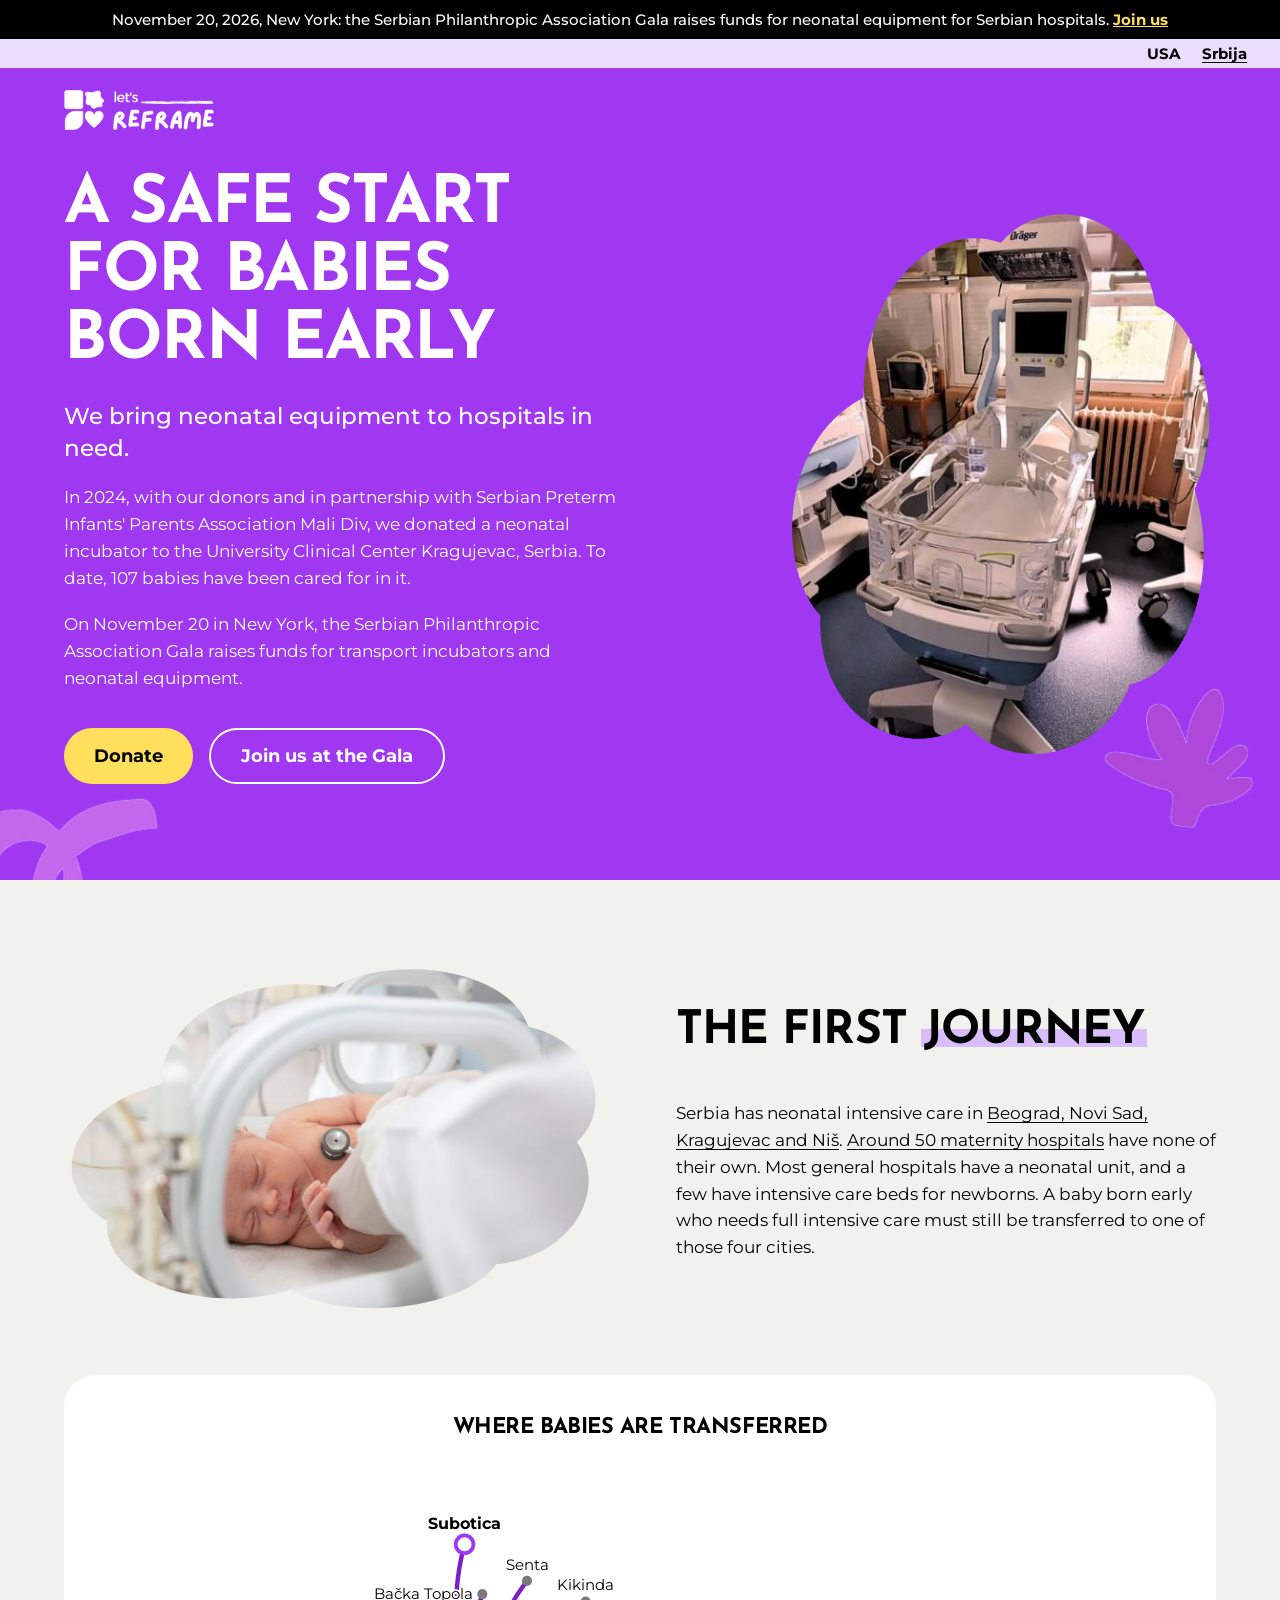
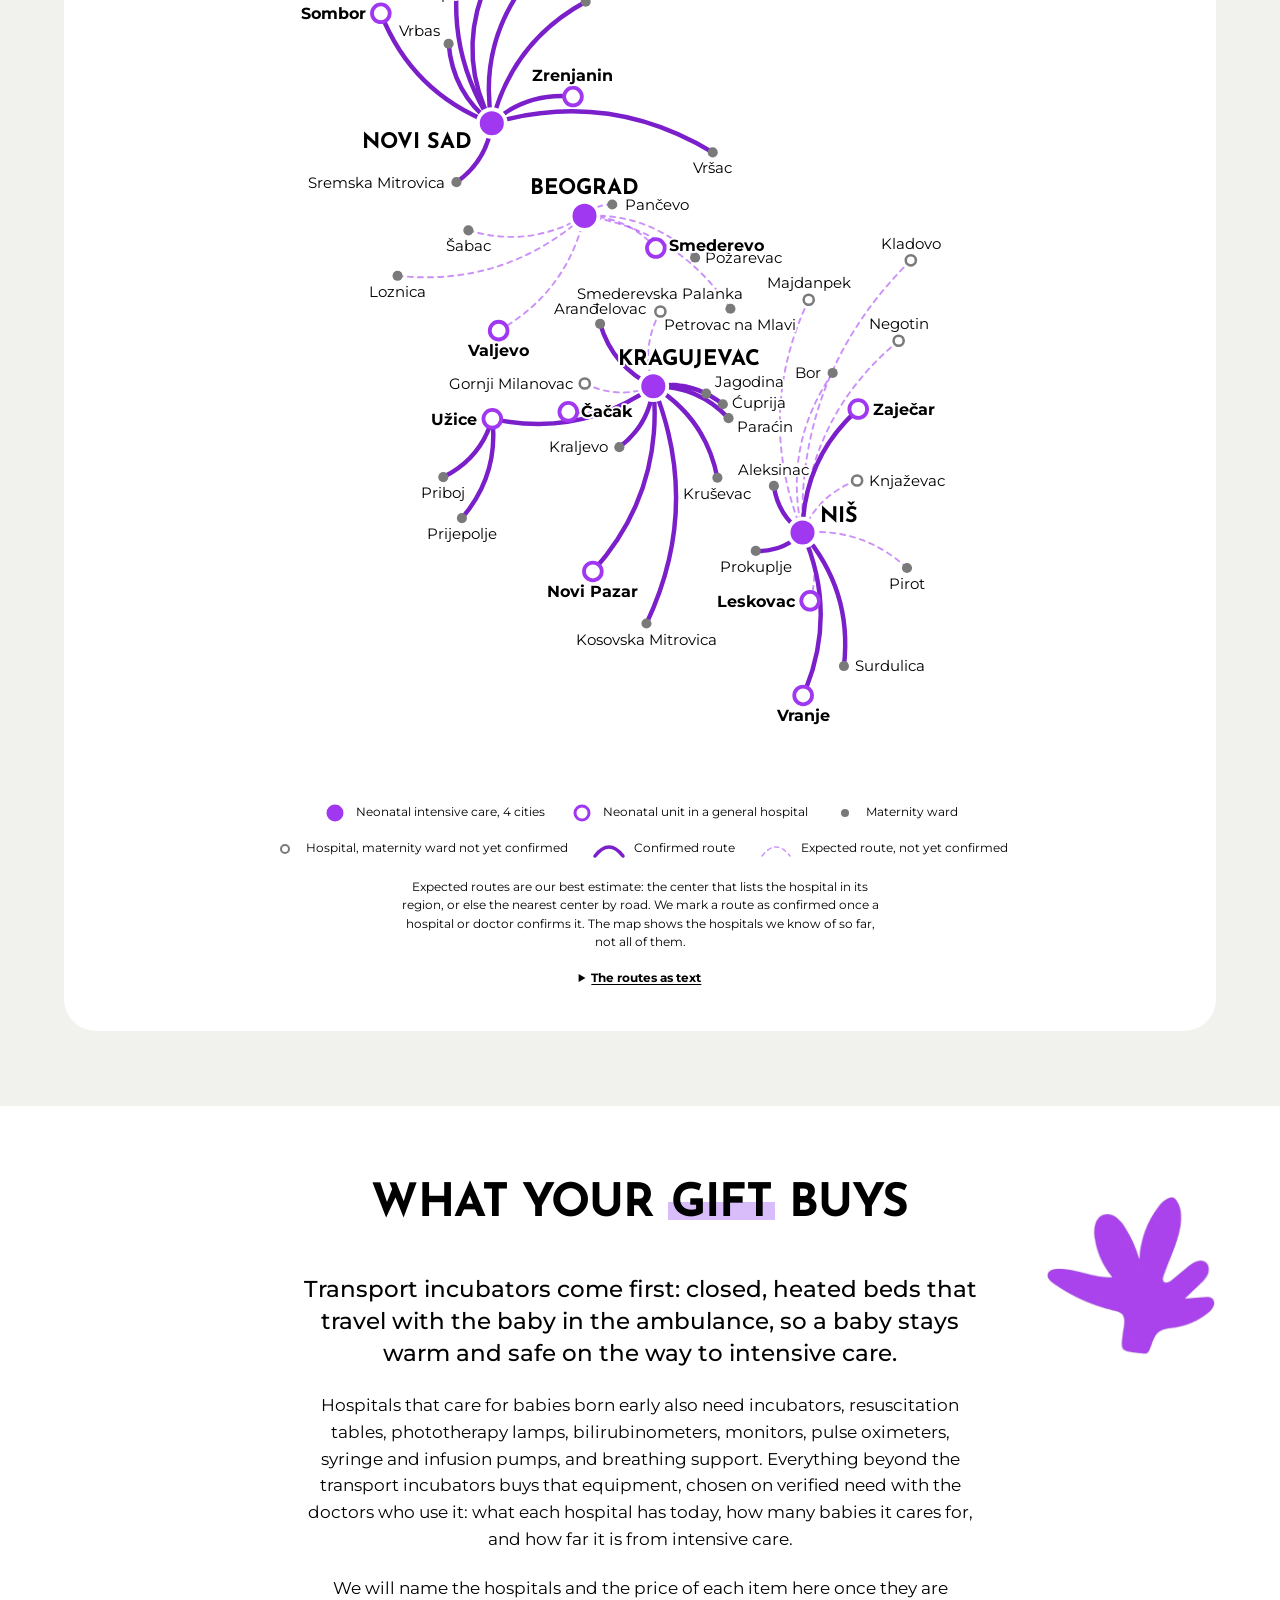
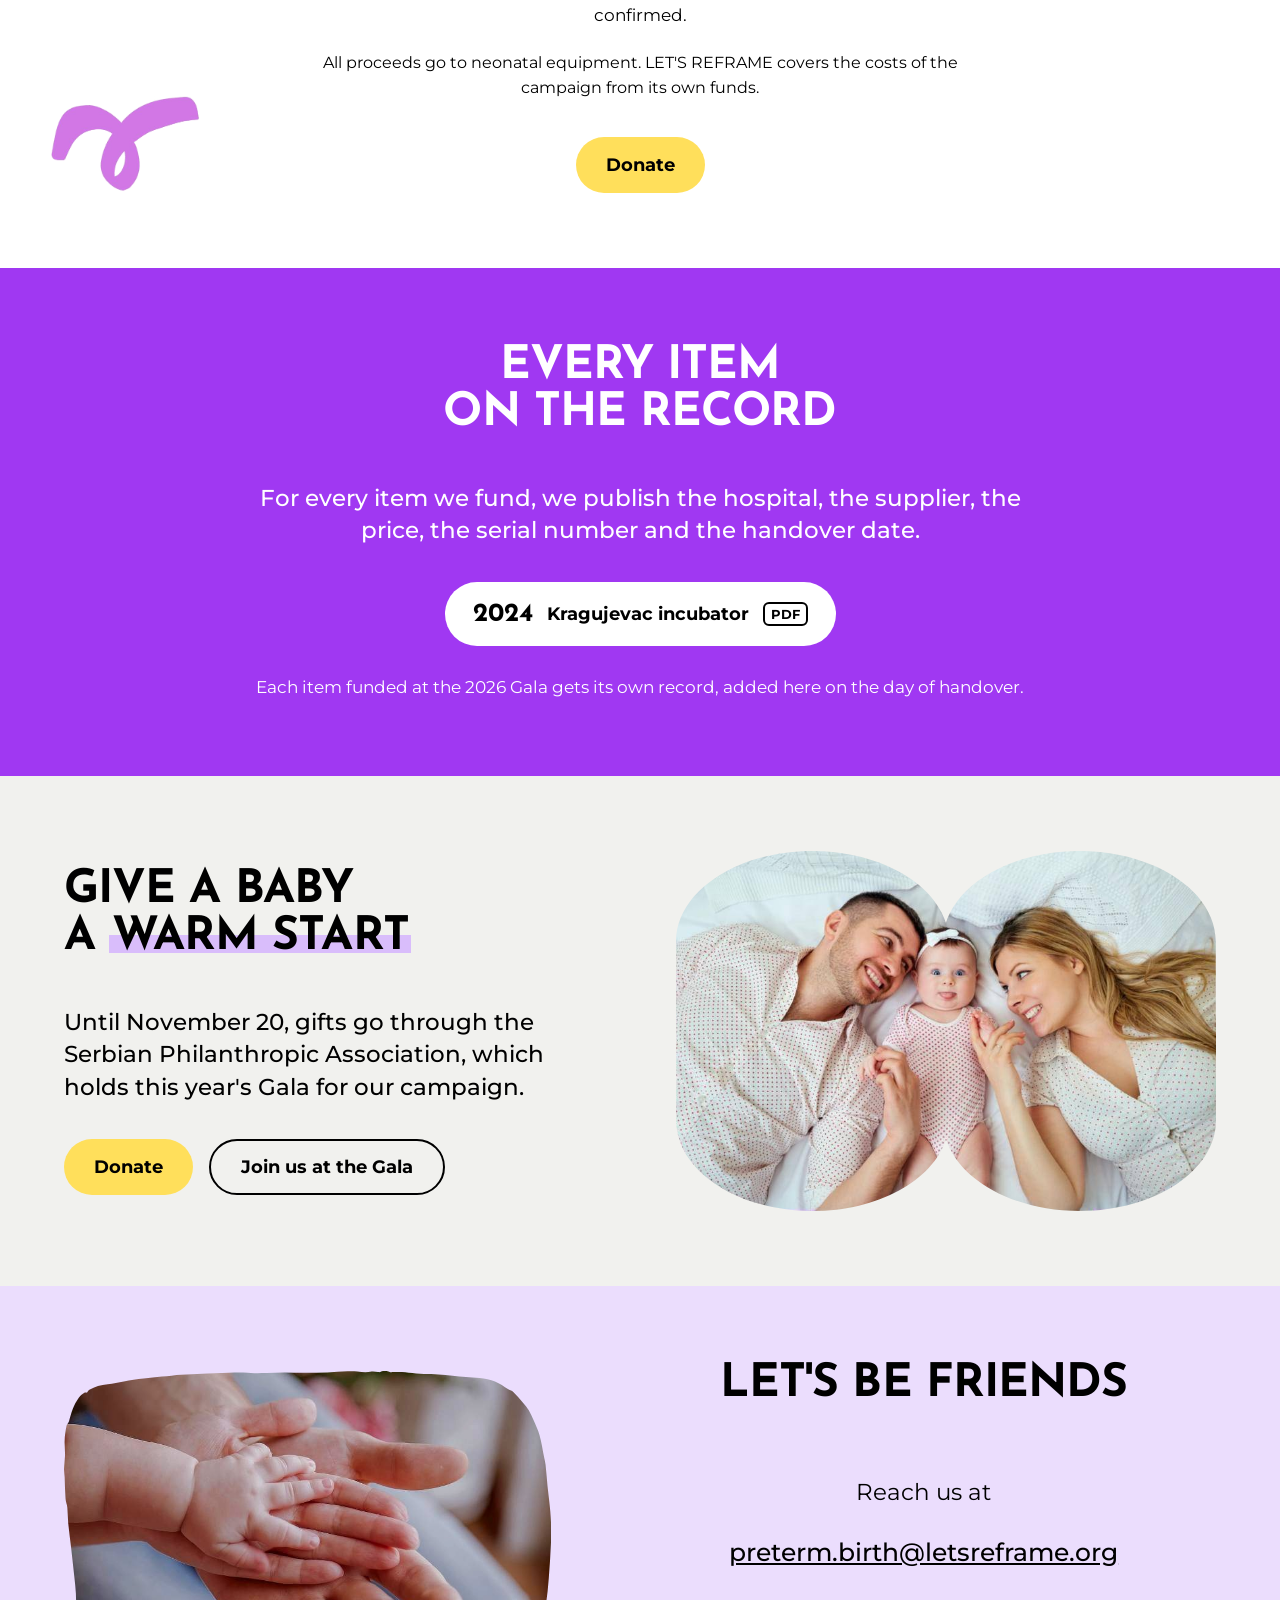
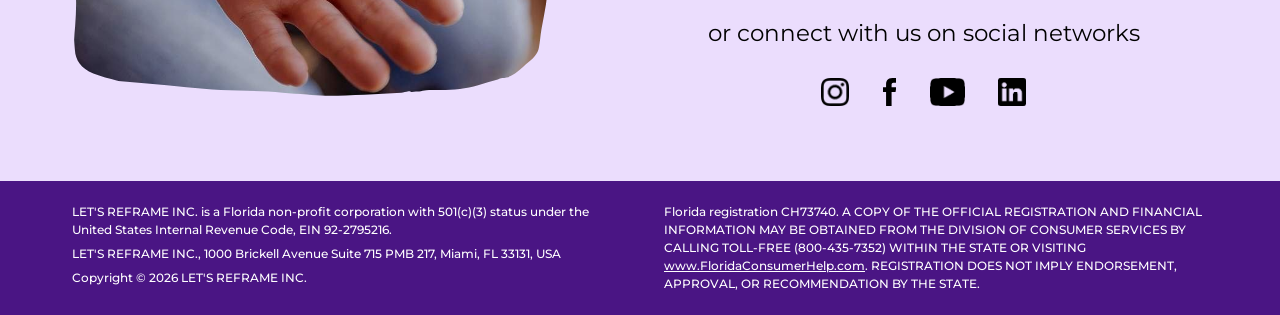
==== preterm-birth/index.html @ 17eeb479 "Init" ====
<!doctype html>
<html lang="en">
<head>
<meta charset="utf-8">
<meta name="viewport" content="width=device-width, initial-scale=1, viewport-fit=cover">
<title>Neonatal equipment for hospitals in need | LET'S REFRAME</title>
<meta name="description" content="We celebrate every life that begins early and bring neonatal equipment to hospitals in need, starting in 2024 with an incubator for UKC Kragujevac, Serbia.">
<link rel="canonical" href="https://letsreframe.org/preterm-birth/">
<link rel="alternate" hreflang="en" href="https://letsreframe.org/preterm-birth/">
<link rel="alternate" hreflang="sr-Latn" href="https://letsreframe.org/prevremeno-rodjenje/">
<link rel="alternate" hreflang="x-default" href="https://letsreframe.org/preterm-birth/">
<link rel="icon" type="image/png" sizes="32x32" href="../favicon-32.png">
<link rel="apple-touch-icon" href="../apple-touch-icon.png">
<meta property="og:type" content="website">
<meta property="og:site_name" content="let's REFRAME">
<meta property="og:title" content="A safe start for babies born early">
<meta property="og:description" content="We celebrate every life that begins early and bring neonatal equipment to hospitals in need, starting in 2024 with an incubator for UKC Kragujevac, Serbia.">
<meta property="og:url" content="https://letsreframe.org/preterm-birth/">
<meta property="og:image" content="https://letsreframe.org/assets/img/og-preterm.jpg">
<meta property="og:locale" content="en_US">
<meta name="twitter:card" content="summary_large_image">
<link rel="stylesheet" href="../assets/css/preterm.css">
<script type="application/ld+json">
{
  "@context": "https://schema.org",
  "@type": "WebPage",
  "name": "A safe start for babies born early",
  "url": "https://letsreframe.org/preterm-birth/",
  "description": "We celebrate every life that begins early and bring neonatal equipment to hospitals in need, starting in 2024 with an incubator for UKC Kragujevac, Serbia.",
  "publisher": {"@type": "NGO", "name": "LET'S REFRAME INC.", "url": "https://letsreframe.org/"}
}
</script>
</head>
<body>
<a class="skip" href="#main">Skip to content</a>
<svg class="clips" width="0" height="0" aria-hidden="true" focusable="false"><defs>
<clipPath id="clip-hero" clipPathUnits="objectBoundingBox"><path transform="scale(0.00181488 0.00199668) translate(-0.000 -0.000)" d="M311.8990770483727,113.29154509410398C307.82830227438404,72.13905719682302 296.2600498470231,25.185915580012463 258.9599733131182,7.331200927859966C244.35065980951964,0.3385634531516038 227.5657255359646,-0.9906486839258918 211.44890316552227,0.6070102148221151C148.2857841453017,6.868430764084693 96.848179274764,55.0015361318201 61.93908192036474,108.01275989259803C36.44064622975078,146.73119692846353 16.93117765864424,189.38618535748242 4.316183194172516,233.9974294788241C-1.3252054689928605,253.94763153924046 -3.9365513931533975,279.2577538298766 12.591956122985078,291.7725815922325C25.265047274684,301.3685516549321 43.22293363001583,298.3615472574139 58.38015899418815,293.57157556223336C100.72463064664787,280.1923091606176 139.67545443142214,256.21740900918593 170.6970820767048,224.44152609697088C150.84905005244664,261.875826011711 130.45611116867818,309.79056796883384 127.96797028812017,352.08796127129915C125.47982940756215,394.38535457376435 138.86610747832603,439.24701545039574 170.78623044158792,467.1103869779652C190.71940416264457,484.5113464695329 216.47727161173862,494.2405382460466 242.6087608597248,498.3974563838549C305.20794134703306,508.35602990821394 370.6268144989029,487.05558070327584 420.2243570515722,447.583890067499C469.8218996042415,408.1121994317222 504.3593784937909,351.8014845032478 524.4628356084445,291.68743989543407C544.5662927230982,231.57339528762034 550.9398999787304,167.61094598451518 551.0010016670211,104.22345355155507C551.0170283393596,87.6368493481894 550.1636080373324,69.73806134710593 539.8774893970545,56.726406742255385C529.7326058067599,43.89304886717108 512.56303139708,38.80357873266411 496.2619022947445,37.43029324665563C432.586931426712,32.06436301430875 363.62616368802526,75.77510848362884 311.8990770483727,113.29154509410398Z"/></clipPath>
<clipPath id="clip-card" clipPathUnits="objectBoundingBox"><path transform="scale(0.00112499 0.00200017) translate(-0.000 -0.000)" d="M0,458.6515918551018L0,41.40465744178197C0,18.5020812239847 18.5020812239847,0 41.40465744178197,0L847.4953313083586,0C870.3979075261558,0 888.8999887501406,18.5020812239847 888.8999887501406,41.40465744178197L888.8999887501406,458.5515806052424C888.8999887501406,481.4541568230396 870.3979075261558,499.9562380470243 847.4953313083586,499.9562380470243L41.40465744178195,499.9562380470243C18.602092473844078,500.0562492968837 0,481.5541680728991 0,458.6515918551018Z"/></clipPath>
<clipPath id="clip-bowl" clipPathUnits="objectBoundingBox"><path transform="scale(0.00189717 0.00199962) translate(0.000 -0.000)" d="M346.7657999620421,250.04744733345984C451.4856709052951,215.14082368570885 527,116.42209147845891 527,0C527,0 408.9776048586069,0 263.44999051053327,0C117.92237616245964,0 0,0 0,0C0,116.42209147845891 75.51432909470488,215.14082368570885 180.23420003795783,250.04744733345984C75.51432909470488,284.9540709812108 0,383.6728031884608 0,500.0948946669197C0,500.0948946669197 118.02239514139305,500.0948946669197 263.5500094894667,500.0948946669197C409.07762383754033,500.0948946669197 527.1000189789333,500.0948946669197 527.1000189789333,500.0948946669197C527,383.6728031884608 451.4856709052951,284.9540709812108 346.7657999620421,250.04744733345984Z"/></clipPath>
<clipPath id="clip-arch" clipPathUnits="objectBoundingBox"><path transform="scale(0.00219780 0.00200000) translate(-0.000 -0.000)" d="M227.5,0C99.1,0,0,90.1,0,229.7C0,328.8,0,500,0,500h227.5H455c0,0,0-171.2,0-270.3  C455,90.1,355.9,0,227.5,0z"/></clipPath>
<clipPath id="clip-heart" clipPathUnits="objectBoundingBox"><path transform="scale(0.00200803 0.00199960) translate(-0.000 0.000)" d="M497.79995983129146,227.44567182165096L497.79995983129146,125.72524603334004C497.79995983129146,56.31130749146415 441.4886523398273,0 372.0747137979514,0C312.46274352279573,0 261.05242016469174,41.80839526009239 248.94998995782288,100.1201044386423C236.74753966659972,41.80839526009239 185.3372163084957,0 125.72524603334004,0C56.31130749146415,0 0,56.31130749146415 0,125.72524603334004L0,272.65474994978916L0.20004016870857605,272.65474994978916L0.20004016870857605,374.2751556537458C0.20004016870857605,443.78911427997593 56.51134766017273,500.1004217714401 125.92528620204862,500.1004217714401C185.43723639285,500.1004217714401 236.84755975095405,458.2920265113477 249.05001004217718,399.98031733279777C261.2524603334003,458.2920265113477 312.6627836915044,500.1004217714401 372.27475396666,500.1004217714401C441.6886925085359,500.1004217714401 498,443.78911427997593 498,374.37517573810004L498,227.44567182165096L497.79995983129146,227.44567182165096Z"/></clipPath>
<clipPath id="clip-b1" clipPathUnits="objectBoundingBox"><path transform="scale(0.00199601 0.00199624) translate(0.000 0.000)" d="M440.9813220373559,79.4283811432377C431.1837856324287,62.462551074897846 413.4173591652816,52.97062405875187 395.1409157181685,52.95759808480383L395.1439217121565,52.954592090815815C376.86747826504336,52.93856012287975 359.09804580390835,43.447635104729784 349.30351539296913,26.48380903238193C334.6883726232546,1.1663256673486633 302.3178253643492,-7.505966988066024 277.00034199931594,7.112181775636447L276.9963340073319,7.11518776962446L276.9963340073319,7.099155801688395C261.271979456041,16.15821968356063 241.31618736762516,16.8756502486995 224.4255071489856,7.29755140489719C216.2968831720809,2.506227296709663 207.0306369653447,-0.014072629482953895 197.59500680998633,0C178.004943990112,0 160.90284219431558,10.644224711550576 151.74858850282297,26.464771070457857L151.74858850282297,26.461765076469845C142.59734080531834,42.27930544138911 125.49123101753793,52.92353015293969 105.90417419165158,52.92353015293969C76.67088265823466,52.92353015293969 52.97463205073587,76.61978076043847 52.97463205073587,105.8530722938554L52.97463205073587,105.85908428183143L52.958600082799805,105.8530722938554C52.94256811486375,123.99023801952396 43.59492881014235,141.6223967552065 26.876592246815477,151.46502306995387C18.651013925081934,156.10718615112634 11.825455346810939,162.87633229413427 7.115187769624424,171.06310187379626C-2.6803446393107575,188.03093593812812 -2.0140159719680932,208.16207767584464 7.112181775636412,223.99865600268802L7.1091757816484,223.99865600268802C16.228359543280874,239.83222833554333 16.89468821062354,259.9653740692519 7.09915580168836,276.93120413759175C-7.514984970030097,302.245681508637 1.1563056873885886,334.61622876754245 26.473789052421857,349.23437753124495L26.47679504640987,349.23738352523293L26.466775066449827,349.24439751120497C42.287321425357106,358.3916372167256 52.92653614692767,375.497747004506 52.92653614692767,395.0878098243804C52.92653614692767,424.3211013577973 76.62278675442646,448.0173519652961 105.85507628984737,448.0173519652961C125.44614110771775,448.0173519652961 142.54523690952615,458.65957268085464 151.70249659500678,474.480119039762C160.8537442925114,490.2936514126972 177.9588520822958,500.9428861142278 197.54691090617814,500.9428861142278C206.98242534560694,500.9550847346382 216.24827096682662,498.43454772507914 224.37741124517746,493.64433271133464C241.264083471833,484.0682378635243 261.22488555022886,484.7856684286632 276.94823810352375,493.84773830452343L276.94823810352375,493.82870034259935L276.95124409751173,493.83471233057537C302.26872746254503,508.4498551002898 334.6392747214505,499.7745564508871 349.258425483149,474.4600790798418C359.05295589408814,457.49725500549 376.8193823612352,448.00432599134797 395.0958258083483,447.99130001739996L395.09181781636426,447.9842860314279C413.3682612634774,447.9712600574799 431.13769372461246,438.4783310433379 440.9292181415636,421.5155069689861C445.7518344963309,413.1638536722927 448.04039791920405,404.0416639166721 448.030377939244,395.0457259085482L448.037391925216,395.05173789652423C448.0534238931521,377.4225851548297 456.88703822592345,360.26336947326104 472.7386465227068,350.2804634390731C481.283685432629,345.78750442499114 488.69947260105465,338.9027761944476 493.8808042383914,329.9278801442397C503.6793426413146,312.9560380879238 503.0130139739719,292.82289235421524 493.88781822436346,276.98932002135996L493.89082421835144,276.98932002135996C484.768634462731,261.1557476885046 484.1013037973923,241.02260195479607 493.8978382043235,224.05576988846022C508.51598696802597,198.73828652342695 499.8406883186232,166.3707452585095 474.52320495359,151.752596494807L474.5191969616059,151.748588502823L474.52921694156595,151.74558250883499C458.83592432815124,142.66547666904665 448.2407975184048,125.75876448247104 448.0734638530721,106.36409127181747C448.1656476687045,97.21184157631686 445.88409823180336,87.92332015335971 440.98132203735577,79.42838114323771"/></clipPath>
<clipPath id="clip-b2" clipPathUnits="objectBoundingBox"><path transform="scale(0.00199999 0.00200000) translate(-0.000 -0.000)" d="M500.002000008,250.00300001200003C500.002000008,388.0685522742091 388.0705522822091,500 250.001000004,500C111.92944771779086,500 0,388.06855227420914 0,250.00300001200006C0,111.93044772179088 111.92944771779086,0 250.001000004,0C388.07255229020916,0 500.002000008,111.93044772179088 500.002000008,250.00300001200003Z"/></clipPath>
<clipPath id="clip-b3" clipPathUnits="objectBoundingBox"><path transform="scale(0.00386100 0.00386100) translate(-0.000 -0.000)" d="M0,0L199.78568665377176,0C232.44874274661507,0 259,26.55125725338491 259,59.21431334622824L259,259L0,259L0,0Z"/></clipPath>
<clipPath id="clip-b4" clipPathUnits="objectBoundingBox"><path transform="scale(0.00122844 0.00104802) translate(-28.863 -0.470)" d="M726.0458828349038,117.97244981564933C691.2244981564932,76.64707087259319 648.7984432609586,40.024580090126996 598.0672879967227,19.91222859483818C561.9451044653831,5.6034412126177795 522.6209545268332,0 483.69705038918477,0.5003072511265875C319.3961491192134,2.9017820565342074 170.00440393281443,117.47214256452274 101.56237197869726,263.6619213437116C41.52550184350676,392.14082343301925 0,613.9770585825481 53.632937320770175,745.1576198279395C107.16581319131502,876.3381810733306 196.92093404342484,945.8808889799262 334.705551003687,951.8845759934453C551.6387750921753,977 716.039737812372,827.5081933633757 797.1895739451045,654.7020688242524C878.3394100778369,481.8959442851291 849.5217124129455,264.8626587464154 726.0458828349038,117.97244981564933Z"/></clipPath>
<clipPath id="clip-b5" clipPathUnits="objectBoundingBox"><path transform="scale(0.00262353 0.00268711) translate(-0.087 -0.100)" d="M269.5660178853235,367.2711730668069C267.36138874276696,367.87243556023145 265.6578116780642,368.67411888479745 263.95423461336134,368.87453971593897C254.33403471856914,369.676223040505 244.81404523934768,370.477906365071 235.19384534455548,371.1793792740663C230.28353498158862,371.4800105207786 225.37322461862175,371.78064176749086 220.4629142556549,371.88085218306156C215.15176223040504,372.081273014203 209.84061020515517,372.3819042609153 204.62966859547603,372.18148342977383C199.61914781693844,372.081273014203 194.6086270384008,371.78064176749086 189.7985270910047,370.87874802735405C183.58548132561808,369.7764334560757 177.27222514466067,369.7764334560757 171.1593897948448,368.7743293003682C155.2259337190952,366.16885849552864 138.99184639663332,366.87033140452394 122.95817990531297,365.76801683324567C113.93924250394528,365.1667543398211 104.92030510257757,363.7638085218306 95.90136770120988,362.5612835349816C85.67990531299314,361.25854813256177 75.4584429247764,359.75539189900053 65.13677012098894,358.35244608101C57.62098895318252,357.3503419253025 50.004997369805345,356.34823776959496 42.48921620199893,355.34613361388745C42.28879537085742,355.34613361388745 42.08837453971592,355.2459231983167 41.887953708574415,355.2459231983167C35.574697527617026,352.54024197790636 28.860599684376627,350.4358232509205 23.048395581272995,346.9284587059442C13.227774855339277,340.91583377169906 9.018937401367683,331.29563387690683 8.618095739084675,319.9718569174119C8.517885323513921,316.06365071015256 8.01683324566016,312.25565491846396 8.01683324566016,308.3474487112046C8.117043661230912,302.936086270384 8.517885323513921,297.6249342451341 8.81851657022618,292.3137822198843C9.620199894792197,276.4805365597054 10.021041557075206,260.6472908995265 8.81851657022618,244.81404523934768C7.716201998947905,230.5841662283009 6.714097843240383,216.4544976328248 5.611783271962108,202.22461862177798C4.910310362966842,193.10547080483954 4.0084166228300715,184.08653340347183 3.4071541294055585,174.9673855865334C3.0063124671225494,168.95476065228826 3.106522882693302,162.8419253024724 2.7056812204102925,156.82930036822725C2.505260389268788,153.42214623882165 1.4029458179905137,150.11520252498684 1.3027354024197615,146.70804839558127C0.9018937401367525,138.4907943187796 0.8016833245660003,130.17332982640715 0.6012624934244959,121.85586533403472C0.5010520778537437,118.64913203577065 0,115.44239873750658 0.10021041557073475,112.23566543924251C0.20042083114148698,107.2251446607049 0.8016833245660003,102.21462388216729 0.9018937401367526,97.20410310362968C1.0021041557075223,91.39189900052604 0.40084166228300894,85.57969489742241 0.6012624934245133,79.86770120988953C0.6012624934245133,74.35612835349816 1.3027354024197788,68.94476591267754 2.0042083114150446,63.433193056286164C2.2046291425565494,61.52919516044187 3.6075749605470806,59.82561809573909 4.008416622830089,57.9216201998948C5.711993687532877,48.50184113624409 7.515781167806417,39.082062072593374 11.925039452919515,30.36375591793793C12.927143608627038,28.459758022093638 14.530510257759074,26.75618095739085 16.033666491320357,25.253024723829565C16.534718569174117,24.751972645975805 17.737243556023145,25.05260389268806 18.037874802735402,25.05260389268806C18.739347711730666,23.74986849026828 19.140189374013676,22.447133087848503 19.941872698579694,21.845870594423992C24.25092056812204,18.538926880589166 28.76038926880589,16.133876906891114 34.37217254076801,15.5326144134666C38.58100999473961,15.031562335612838 42.68963703314044,13.227774855339298 46.89847448711204,12.225670699631776C52.00920568122041,11.023145712782746 57.11993687532877,9.620199894792213 62.43108890057864,8.91872698579695C67.24118884797474,8.317464492372435 71.85086796422935,7.014729089952656 76.7611783271962,6.613887427669648C81.77169910573382,6.213045765386639 86.78221988427143,5.010520778537612 91.89295107837978,4.609679116254603C105.72198842714359,3.607574960547081 119.65123619147816,2.906102051551815 133.48027354024197,2.1044187269857972C136.88742766964754,1.903997895844293 140.29458179905313,2.1044187269857972 143.70173592845867,2.20462914255655C145.40531299316146,2.304839558127302 147.10889005786427,2.7056812204103107 148.91267753813779,2.906102051551815C149.7143608627038,3.0063124671225676 150.5160441872698,2.7056812204103102 151.31772751183584,2.7056812204103102C153.7227774855339,2.7056812204103102 156.2280378748027,2.7056812204103102 158.63308784850076,2.605470804839558C163.24276696475536,2.4050499736980533 167.95265649658074,1.9039978958442925 172.56233561283534,1.9039978958442925C177.07180431351918,1.9039978958442925 181.58127301420302,2.2046291425565494 186.0907417148869,2.4050499736980537L189.69831667543394,2.4050499736980537C195.20988953182533,2.2046291425565494 200.62125197264595,2.2046291425565494 206.13282482903733,1.9039978958442927C211.4439768542872,1.603366649132036 216.6549184639663,0.9018937401367705 221.96607048921618,0.6012624934245137C224.471330878485,0.4008416622830092 227.07680168332456,0.4008416622830092 229.58206207259335,0.9018937401367705C233.39005786428194,1.603366649132036 236.99763282482903,2.004208311415045 240.8056286165176,0.9018937401367705C242.20857443450814,0.5010520778537615 244.01236191478165,1.202524986849027 245.6157285639137,1.4029458179905316C246.31720147290898,1.503156233561284 247.118884797475,1.7035770647027884 247.519726459758,1.4029458179905316C250.2254076801683,-0.601262493424513 252.73066806943712,-0.10021041557075187 255.33613887427668,1.603366649132036C255.63677012098896,1.8037874802735405 256.43845344555496,1.3027354024197793 257.0397159389795,1.3027354024197793C259.4447659126775,1.3027354024197793 261.8498158863756,1.3027354024197793 264.3550762756444,1.4029458179905316C266.15886375591793,1.503156233561284 267.86244082062075,2.1044187269857972 269.66622830089426,2.3048395581273016C273.5744345081536,2.805891635981063 277.58285113098367,3.607574960547081 281.5912677538138,3.607574960547081C289.10704892162016,3.707785376117833 296.6228300894266,4.00841662283009 304.0384008416622,5.611783271962126C310.9529195160441,7.114939505523409 318.0678590215676,7.114939505523409 325.08258811152024,8.317464492372435C329.2914255654918,9.018937401367701 333.60047343503413,10.32167280378748 337.2080483955813,12.426091530773277C341.11625460284057,14.630720673329828 344.12256706996317,18.238295633876906 347.6299316149395,21.244608100999475C348.9326670173593,22.346922672277753 350.83666491320355,23.148605996843767 351.7385586533403,24.5515518148343C354.34402945817993,28.359547606522884 356.6488690163072,32.36796422935298 358.9537085744345,36.37638085218306C360.6572856391373,39.28248290373488 362.36086270384004,42.28879537085744 363.6635981062598,45.29510783798001C365.0665439242503,48.80247238295634 366.16885849552864,52.41004734350342 367.2711730668069,56.11783271962125C368.9747501315097,61.93003682272488 370.97895844292475,67.7422409258285 372.081273014203,73.75486586007364C373.68463966333513,82.17254076801683 374.4863229879011,90.79063650710151 375.68884797475016,99.30852183061546C376.08968963703313,102.11441346659652 376.5907417148869,104.92030510257757 376.79116254602843,107.72619673855866C377.392425039453,115.74302998421882 377.79326670173594,123.65965281430826 378.29431877958973,131.67648605996843C378.995791688585,141.59731720147292 379.9978958442925,151.41793792740663 380.4989479221463,161.3387690689111C381,170.85875854813256 381.400841662283,180.47895844292475 381.2004208311415,190.09915833771697C380.89978958442924,206.13282482903733 380.09810625986324,222.06628090478694 379.29642293529724,238.0999473961073C378.7953708574435,248.02077853761176 378.0938979484482,257.8413992635455 377.0917937927407,267.66201998947923C376.0896896370332,277.48264071541297 374.5865334034719,287.2030510257759 373.4842188321936,297.0236717517096C372.68253550762756,303.8379800105208 372.4821146764861,310.65228826933196 371.58022093634935,317.36638611257234C370.7785376117833,323.4792214623883 367.77222514466075,328.8905839032089 363.76380852183064,333.40005260389273C360.4568648079958,337.20804839558133 357.8513940031563,341.51709626512366 354.4442398737507,345.2248816412415C351.43792740662815,348.5318253550763 348.1309836927933,351.8387690689112 342.9200420831142,351.9389794844819C341.71751709626517,351.9389794844819 340.61520252498684,353.1415044713309 339.41267753813787,353.74276696475545C334.3019463440295,355.947396107312 328.99079431877965,357.8513940031563 323.980273540242,360.2564439768543C314.76091530773283,364.6657022619674 304.84008416622834,365.3671751709627 294.9192530247239,365.7680168332457C291.1112572330353,365.9684376643872 287.20305102577595,365.6678064176749 283.39505523408735,365.9684376643872C281.4910573382431,366.068648079958 279.68726985796957,366.9705418200947 277.883482377696,367.3713834823777C277.08179905313,367.5718043135192 276.28011572856394,367.4715938979485 275.3782219884272,367.5718043135192C274.17569700157816,367.67201472909 272.9731720147292,367.9726459758022 271.7706470278801,367.87243556023145C270.5681220410311,367.67201472909 269.7664387164651,367.2711730668069 269.56601788532356,367.2711730668069Z"/></clipPath>
<clipPath id="clip-pp" clipPathUnits="objectBoundingBox"><path d="M1.0000,0.5000 L0.9995,0.6488 L0.9981,0.7023 L0.9957,0.7418 L0.9924,0.7742 L0.9880,0.8019 L0.9827,0.8263 L0.9764,0.8479 L0.9690,0.8674 L0.9606,0.8851 L0.9511,0.9010 L0.9405,0.9155 L0.9286,0.9286 L0.9155,0.9405 L0.9010,0.9511 L0.8851,0.9606 L0.8674,0.9690 L0.8479,0.9764 L0.8263,0.9827 L0.8019,0.9880 L0.7742,0.9924 L0.7418,0.9957 L0.7023,0.9981 L0.6488,0.9995 L0.5000,1.0000 L0.3512,0.9995 L0.2977,0.9981 L0.2582,0.9957 L0.2258,0.9924 L0.1981,0.9880 L0.1737,0.9827 L0.1521,0.9764 L0.1326,0.9690 L0.1149,0.9606 L0.0990,0.9511 L0.0845,0.9405 L0.0714,0.9286 L0.0595,0.9155 L0.0489,0.9010 L0.0394,0.8851 L0.0310,0.8674 L0.0236,0.8479 L0.0173,0.8263 L0.0120,0.8019 L0.0076,0.7742 L0.0043,0.7418 L0.0019,0.7023 L0.0005,0.6488 L0.0000,0.5000 L0.0005,0.3512 L0.0019,0.2977 L0.0043,0.2582 L0.0076,0.2258 L0.0120,0.1981 L0.0173,0.1737 L0.0236,0.1521 L0.0310,0.1326 L0.0394,0.1149 L0.0489,0.0990 L0.0595,0.0845 L0.0714,0.0714 L0.0845,0.0595 L0.0990,0.0489 L0.1149,0.0394 L0.1326,0.0310 L0.1521,0.0236 L0.1737,0.0173 L0.1981,0.0120 L0.2258,0.0076 L0.2582,0.0043 L0.2977,0.0019 L0.3512,0.0005 L0.5000,0.0000 L0.6488,0.0005 L0.7023,0.0019 L0.7418,0.0043 L0.7742,0.0076 L0.8019,0.0120 L0.8263,0.0173 L0.8479,0.0236 L0.8674,0.0310 L0.8851,0.0394 L0.9010,0.0489 L0.9155,0.0595 L0.9286,0.0714 L0.9405,0.0845 L0.9511,0.0990 L0.9606,0.1149 L0.9690,0.1326 L0.9764,0.1521 L0.9827,0.1737 L0.9880,0.1981 L0.9924,0.2258 L0.9957,0.2582 L0.9981,0.2977 L0.9995,0.3512 Z"/></clipPath>
</defs></svg>
<svg class="clips" width="0" height="0" aria-hidden="true" focusable="false"><defs><clipPath id="clip-cloud" clipPathUnits="objectBoundingBox"><path d="M0.18,0.36 C0.18,0.17 0.34,0.05 0.5,0.09 C0.6,0.0 0.82,0.03 0.86,0.2 C0.98,0.24 1.02,0.42 0.95,0.52 C1.01,0.66 0.94,0.84 0.8,0.86 C0.74,0.99 0.52,1.02 0.42,0.93 C0.28,1.0 0.07,0.92 0.08,0.74 C-0.02,0.66 -0.02,0.44 0.18,0.36 Z"/></clipPath></defs></svg>
<div class="galabar"><p>November 20, 2026, New York: the Serbian Philanthropic Association Gala raises funds for neonatal equipment for Serbian hospitals. <a href="https://serbianphilanthropicassociation.org/serbian-philanthropic-gala-2026/" target="_blank" rel="noopener">Join us</a></p></div>
<nav class="countrybar" aria-label="Country"><ul>
  <li><a href="./" hreflang="en" aria-current="page">USA</a></li>
  <li><a href="../prevremeno-rodjenje/" lang="sr-Latn" hreflang="sr-Latn">Srbija</a></li>
</ul></nav>

<header class="hero on-purple">
<img class="deco d2" src="../assets/img/preterm/deco-swirl.png" alt="">
<div class="wrap"><div class="topbar"><a href="../"><img src="../assets/img/logo-white.png" alt="let's REFRAME home" width="450" height="120"></a></div>
<div class="grid"><div>
<h1>A safe start<br>for babies born early</h1>
<p class="lead">We bring neonatal equipment to hospitals in need.</p>
<p class="note">In 2024, with our donors and in partnership with Serbian Preterm Infants' Parents Association Mali Div, we donated a neonatal incubator to the University Clinical Center Kragujevac, Serbia. To date, 107 babies have been cared for in it.</p>
<p class="note">On November 20 in New York, the Serbian Philanthropic Association Gala raises funds for transport incubators and neonatal equipment.</p>
<div class="btns"><a class="btn b-yellow" href="https://serbianphilanthropicassociation.org/serbian-philanthropic-gala-2026/" target="_blank" rel="noopener">Donate</a><a class="btn b-line" href="https://serbianphilanthropicassociation.org/serbian-philanthropic-gala-2026/" target="_blank" rel="noopener">Join us at the Gala</a></div>
</div>
<div class="ph fr f-cloud"><img src="../assets/img/preterm/incubator-kragujevac.jpg" alt="The incubator LET'S REFRAME donated in 2024, in the neonatal unit at UKC Kragujevac."></div>
</div></div>
<img class="deco d1" src="../assets/img/preterm/deco-hand.png" alt="">
</header>
<main id="main">
<section class="sec journey"><div class="wrap two">
<div class="ph fr f-cloud"><img src="../assets/img/preterm/preemie-incubator.jpg" alt="A newborn asleep in an incubator while a doctor listens to its heart."></div>
<div class="stack"><h2>The first <span class="y">journey</span></h2>
<p>Serbia has neonatal intensive care in <a href="https://www.batut.org.rs/download/publikacije/pub2024.pdf" target="_blank" rel="noopener">Beograd, Novi Sad, Kragujevac and Niš</a>. <a href="https://serbia.unfpa.org/sites/default/files/pub-pdf/iskustva_zena_u_porodilistima.pdf" target="_blank" rel="noopener">Around 50 maternity hospitals</a> have none of their own. Most general hospitals have a neonatal unit, and a few have intensive care beds for newborns. A baby born early who needs full intensive care must still be transferred to one of those four cities.</p>
</div></div>
<div class="wrap"><div class="mapcard"><h3>Where babies are transferred</h3><p class="swipe">Swipe sideways to see the whole map.</p><div class="mapscroll" tabindex="0" aria-label="Map of transfer routes, scrollable"><svg class="tmap" viewBox="0 0 600 720" role="img" aria-labelledby="tmap-t tmap-d"><title id="tmap-t">Where babies born early are transferred</title><desc id="tmap-d">Dots for hospitals: large filled circles for the four cities with neonatal intensive care, rings for general hospitals with a neonatal unit, small dots for maternity wards, small rings for hospitals whose maternity ward is not yet confirmed. Every hospital is named. Solid arcs show confirmed transfer routes, pale dashed arcs show expected ones. The same information is listed below the map.</desc><path class="arc exp" d="M434.3,581.7 Q443.1,553.4 428.3,527.8"/><path class="arc exp" d="M452.1,401.8 Q412.5,459.5 428.3,527.8"/><path class="arc exp" d="M510.8,555.8 Q475.7,523.6 428.3,527.8"/><path class="arc exp" d="M243.4,432.5 Q281.4,437.2 310.5,412.3"/><path class="arc exp" d="M352.3,418.1 Q332.7,406.0 310.5,412.3"/><path class="arc exp" d="M188.4,368.4 Q242.2,338.0 256.2,277.8"/><path class="arc exp" d="M108.6,325.1 Q192.8,333.9 256.2,277.8"/><path class="arc exp" d="M164.5,289.2 Q212.8,303.7 256.2,277.8"/><path class="arc exp" d="M343.5,310.7 Q307.1,275.0 256.2,277.8"/><path class="arc exp" d="M312.5,303.2 Q289.9,278.1 256.2,277.8"/><path class="arc exp" d="M278.1,268.8 Q265.1,268.5 256.2,277.8"/><path class="arc exp" d="M256.4,410.1 Q283.0,423.1 310.5,412.3"/><path class="arc exp" d="M316.1,353.3 Q300.3,381.6 310.5,412.3"/><path class="arc exp" d="M371.4,351.1 Q329.9,289.1 256.2,277.8"/><path class="arc exp" d="M433.2,344.0 Q390.3,434.8 428.3,527.8"/><path class="arc exp" d="M513.8,312.9 Q423.8,401.5 428.3,527.8"/><path class="arc exp" d="M504.2,376.4 Q432.9,435.4 428.3,527.8"/><path class="arc exp" d="M471.4,486.7 Q440.8,497.7 428.3,527.8"/><path class="arc" d="M161.5,63.4 Q141.2,138.7 183.0,204.6"/><path class="arc" d="M247.1,183.6 Q210.4,180.0 183.0,204.6"/><path class="arc" d="M95.4,117.9 Q120.1,180.5 183.0,204.6"/><path class="arc" d="M155.1,251.2 Q179.3,234.0 183.0,204.6"/><path class="arc" d="M148.9,141.9 Q152.2,180.8 183.0,204.6"/><path class="arc" d="M357.4,227.7 Q275.3,177.8 183.0,204.6"/><path class="arc" d="M257.1,108.7 Q199.0,140.3 183.0,204.6"/><path class="arc" d="M210.8,92.3 Q172.2,142.4 183.0,204.6"/><path class="arc" d="M175.5,102.7 Q156.8,155.3 183.0,204.6"/><path class="arc" d="M391.4,542.3 Q413.1,543.1 428.3,527.8"/><path class="arc" d="M428.8,656.4 Q456.8,592.0 428.3,527.8"/><path class="arc" d="M405.7,491.0 Q408.9,514.3 428.3,527.8"/><path class="arc" d="M461.0,633.2 Q467.9,573.3 428.3,527.8"/><path class="arc" d="M472.3,430.3 Q428.8,469.4 428.3,527.8"/><path class="arc" d="M159.4,516.4 Q188.6,482.5 183.4,438.0"/><path class="arc" d="M144.7,484.0 Q174.2,469.5 183.4,438.0"/><path class="arc" d="M305.1,599.6 Q349.0,507.1 310.5,412.3"/><path class="arc" d="M262.8,558.5 Q318.8,495.9 310.5,412.3"/><path class="arc" d="M361.1,484.5 Q351.7,437.3 310.5,412.3"/><path class="arc" d="M183.4,438.0 Q252.6,453.1 310.5,412.3"/><path class="arc" d="M365.4,426.5 Q341.1,407.3 310.5,412.3"/><path class="arc" d="M369.9,437.5 Q345.8,411.8 310.5,412.3"/><path class="arc" d="M268.5,363.0 Q278.7,396.9 310.5,412.3"/><path class="arc" d="M283.7,460.4 Q307.7,442.3 310.5,412.3"/><circle class="dP" cx="256.4" cy="410.1" r="4"><title>Gornji Milanovac: hospital, maternity ward not yet confirmed</title></circle><text class="lM" x="247.4" y="414.3" text-anchor="end">Gornji Milanovac</text><circle class="dP" cx="316.1" cy="353.3" r="4"><title>Smederevska Palanka: hospital, maternity ward not yet confirmed</title></circle><text class="lM" x="316.1" y="343.3" text-anchor="middle">Smederevska Palanka</text><circle class="dP" cx="433.2" cy="344.0" r="4"><title>Majdanpek: hospital, maternity ward not yet confirmed</title></circle><text class="lM" x="433.2" y="335.0" text-anchor="middle">Majdanpek</text><circle class="dP" cx="513.8" cy="312.9" r="4"><title>Kladovo: hospital, maternity ward not yet confirmed</title></circle><text class="lM" x="513.8" y="303.9" text-anchor="middle">Kladovo</text><circle class="dP" cx="504.2" cy="376.4" r="4"><title>Negotin: hospital, maternity ward not yet confirmed</title></circle><text class="lM" x="504.2" y="367.4" text-anchor="middle">Negotin</text><circle class="dP" cx="471.4" cy="486.7" r="4"><title>Knjaževac: hospital, maternity ward not yet confirmed</title></circle><text class="lM" x="480.4" y="490.9" text-anchor="start">Knjaževac</text><circle class="dM" cx="155.1" cy="251.2" r="4"><title>Sremska Mitrovica: maternity ward</title></circle><text class="lM" x="146.1" y="255.4" text-anchor="end">Sremska Mitrovica</text><circle class="dM" cx="148.9" cy="141.9" r="4"><title>Vrbas: maternity ward</title></circle><text class="lM" x="141.9" y="135.9" text-anchor="end">Vrbas</text><circle class="dM" cx="357.4" cy="227.7" r="4"><title>Vršac: maternity ward</title></circle><text class="lM" x="357.4" y="244.3" text-anchor="middle">Vršac</text><circle class="dM" cx="257.1" cy="108.7" r="4"><title>Kikinda: maternity ward</title></circle><text class="lM" x="257.1" y="99.7" text-anchor="middle">Kikinda</text><circle class="dM" cx="210.8" cy="92.3" r="4"><title>Senta: maternity ward</title></circle><text class="lM" x="210.8" y="83.3" text-anchor="middle">Senta</text><circle class="dM" cx="175.5" cy="102.7" r="4"><title>Bačka Topola: maternity ward</title></circle><text class="lM" x="168.5" y="106.7" text-anchor="end">Bačka Topola</text><circle class="dM" cx="159.4" cy="516.4" r="4"><title>Prijepolje: maternity ward</title></circle><text class="lM" x="159.4" y="533.0" text-anchor="middle">Prijepolje</text><circle class="dM" cx="144.7" cy="484.0" r="4"><title>Priboj: maternity ward</title></circle><text class="lM" x="144.7" y="500.6" text-anchor="middle">Priboj</text><circle class="dM" cx="391.4" cy="542.3" r="4"><title>Prokuplje: maternity ward</title></circle><text class="lM" x="391.4" y="558.9" text-anchor="middle">Prokuplje</text><circle class="dM" cx="405.7" cy="491.0" r="4"><title>Aleksinac: maternity ward</title></circle><text class="lM" x="405.7" y="482.0" text-anchor="middle">Aleksinac</text><circle class="dM" cx="461.0" cy="633.2" r="4"><title>Surdulica: maternity ward</title></circle><text class="lM" x="470.0" y="637.4" text-anchor="start">Surdulica</text><circle class="dM" cx="452.1" cy="401.8" r="4"><title>Bor: maternity ward</title></circle><text class="lM" x="443.1" y="406.0" text-anchor="end">Bor</text><circle class="dM" cx="108.6" cy="325.1" r="4"><title>Loznica: maternity ward</title></circle><text class="lM" x="108.6" y="341.7" text-anchor="middle">Loznica</text><circle class="dM" cx="361.1" cy="484.5" r="4"><title>Kruševac: maternity ward</title></circle><text class="lM" x="361.1" y="501.1" text-anchor="middle">Kruševac</text><circle class="dM" cx="164.5" cy="289.2" r="4"><title>Šabac: maternity ward</title></circle><text class="lM" x="164.5" y="305.8" text-anchor="middle">Šabac</text><circle class="dM" cx="283.7" cy="460.4" r="4"><title>Kraljevo: maternity ward</title></circle><text class="lM" x="274.7" y="464.6" text-anchor="end">Kraljevo</text><circle class="dM" cx="343.5" cy="310.7" r="4"><title>Požarevac: maternity ward</title></circle><text class="lM" x="351.5" y="314.7" text-anchor="start">Požarevac</text><circle class="dM" cx="510.8" cy="555.8" r="4"><title>Pirot: maternity ward</title></circle><text class="lM" x="510.8" y="572.4" text-anchor="middle">Pirot</text><circle class="dM" cx="352.3" cy="418.1" r="4"><title>Jagodina: maternity ward</title></circle><text class="lM" x="359.3" y="413.1" text-anchor="start">Jagodina</text><circle class="dM" cx="278.1" cy="268.8" r="4"><title>Pančevo: maternity ward</title></circle><text class="lM" x="288.1" y="272.8" text-anchor="start">Pančevo</text><circle class="dM" cx="365.4" cy="426.5" r="4"><title>Ćuprija: maternity ward</title></circle><text class="lM" x="372.4" y="429.5" text-anchor="start">Ćuprija</text><circle class="dM" cx="369.9" cy="437.5" r="4"><title>Paraćin: maternity ward</title></circle><text class="lM" x="376.9" y="448.5" text-anchor="start">Paraćin</text><circle class="dM" cx="305.1" cy="599.6" r="4"><title>Kosovska Mitrovica: maternity ward</title></circle><text class="lM" x="305.1" y="616.2" text-anchor="middle">Kosovska Mitrovica</text><circle class="dM" cx="371.4" cy="351.1" r="4"><title>Petrovac na Mlavi: maternity ward</title></circle><text class="lM" x="371.4" y="368.1" text-anchor="middle">Petrovac na Mlavi</text><circle class="dM" cx="268.5" cy="363.0" r="4"><title>Aranđelovac: maternity ward</title></circle><text class="lM" x="268.5" y="355.0" text-anchor="middle">Aranđelovac</text><circle class="dU" cx="161.5" cy="63.4" r="7"><title>Subotica: neonatal unit</title></circle><text class="lU" x="161.5" y="51.4" text-anchor="middle">Subotica</text><circle class="dU" cx="247.1" cy="183.6" r="7"><title>Zrenjanin: neonatal unit</title></circle><text class="lU" x="247.1" y="171.6" text-anchor="middle">Zrenjanin</text><circle class="dU" cx="95.4" cy="117.9" r="7"><title>Sombor: neonatal unit</title></circle><text class="lU" x="83.4" y="122.4" text-anchor="end">Sombor</text><circle class="dU" cx="188.4" cy="368.4" r="7"><title>Valjevo: neonatal unit</title></circle><text class="lU" x="188.4" y="388.8" text-anchor="middle">Valjevo</text><circle class="dU" cx="472.3" cy="430.3" r="7"><title>Zaječar: neonatal unit</title></circle><text class="lU" x="484.3" y="434.9" text-anchor="start">Zaječar</text><circle class="dU" cx="183.4" cy="438.0" r="7"><title>Užice: neonatal unit</title></circle><text class="lU" x="171.4" y="442.6" text-anchor="end">Užice</text><circle class="dU" cx="434.3" cy="581.7" r="7"><title>Leskovac: neonatal unit</title></circle><text class="lU" x="422.3" y="586.3" text-anchor="end">Leskovac</text><circle class="dU" cx="428.8" cy="656.4" r="7"><title>Vranje: neonatal unit</title></circle><text class="lU" x="428.8" y="676.8" text-anchor="middle">Vranje</text><circle class="dU" cx="243.4" cy="432.5" r="7"><title>Čačak: neonatal unit</title></circle><text class="lU" x="253.4" y="436.5" text-anchor="start">Čačak</text><circle class="dU" cx="262.8" cy="558.5" r="7"><title>Novi Pazar: neonatal unit</title></circle><text class="lU" x="262.8" y="578.9" text-anchor="middle">Novi Pazar</text><circle class="dU" cx="312.5" cy="303.2" r="7"><title>Smederevo: neonatal unit</title></circle><text class="lU" x="322.5" y="305.2" text-anchor="start">Smederevo</text><circle class="dT" cx="256.2" cy="277.8" r="11"><title>Beograd: neonatal intensive care</title></circle><text class="lT" x="256.2" y="260.8" text-anchor="middle">Beograd</text><circle class="dT" cx="183.0" cy="204.6" r="11"><title>Novi Sad: neonatal intensive care</title></circle><text class="lT" x="167.0" y="224.6" text-anchor="end">Novi Sad</text><circle class="dT" cx="310.5" cy="412.3" r="11"><title>Kragujevac: neonatal intensive care</title></circle><text class="lT" x="338.5" y="395.3" text-anchor="middle">Kragujevac</text><circle class="dT" cx="428.3" cy="527.8" r="11"><title>Niš: neonatal intensive care</title></circle><text class="lT" x="442.3" y="519.8" text-anchor="start">Niš</text></svg></div><ul class="legend"><li><svg width="26" height="26" aria-hidden="true"><circle class="dT" cx="13" cy="13" r="10"/></svg>Neonatal intensive care, 4 cities</li><li><svg width="26" height="26" aria-hidden="true"><circle class="dU" cx="13" cy="13" r="7"/></svg>Neonatal unit in a general hospital</li><li><svg width="26" height="26" aria-hidden="true"><circle class="dM" cx="13" cy="13" r="4"/></svg>Maternity ward</li><li><svg width="26" height="26" aria-hidden="true"><circle class="dP" cx="13" cy="13" r="4"/></svg>Hospital, maternity ward not yet confirmed</li><li><svg width="34" height="26" aria-hidden="true"><path class="arc" d="M3,20 Q17,2 31,20"/></svg>Confirmed route</li><li><svg width="34" height="26" aria-hidden="true"><path class="arc exp" d="M3,20 Q17,2 31,20"/></svg>Expected route, not yet confirmed</li></ul><p class="mapnote">Expected routes are our best estimate: the center that lists the hospital in its region, or else the nearest center by road. We mark a route as confirmed once a hospital or doctor confirms it. The map shows the hospitals we know of so far, not all of them.</p><details class="routes"><summary>The routes as text</summary><ul><li><strong>Novi Sad</strong> receives babies from Subotica, Zrenjanin, Sombor, Sremska Mitrovica, Vrbas, Vršac, Kikinda, Senta and Bačka Topola (confirmed).</li><li><strong>Niš</strong> receives babies from Prokuplje, Vranje, Aleksinac, Surdulica and Zaječar (confirmed).</li><li><strong>Užice</strong> receives babies from Prijepolje and Priboj (confirmed).</li><li><strong>Kragujevac</strong> receives babies from Kosovska Mitrovica, Novi Pazar, Kruševac, Užice, Ćuprija, Paraćin, Aranđelovac and Kraljevo (confirmed).</li><li><strong>Niš</strong> receives babies from Leskovac, Bor, Pirot, Majdanpek, Kladovo, Negotin and Knjaževac (expected, not yet confirmed).</li><li><strong>Kragujevac</strong> receives babies from Čačak, Jagodina, Gornji Milanovac and Smederevska Palanka (expected, not yet confirmed).</li><li><strong>Beograd</strong> receives babies from Valjevo, Loznica, Šabac, Požarevac, Smederevo, Pančevo and Petrovac na Mlavi (expected, not yet confirmed).</li></ul></details></div></div></section>
<section class="sec gift">
<img class="deco d3" src="../assets/img/preterm/deco-hand.png" alt="">
<img class="deco d4" src="../assets/img/preterm/deco-swirl.png" alt="">
<div class="wrap"><div class="inner stack"><h2>What your <span class="y">gift</span> buys</h2>
<p class="lead">Transport incubators come first: closed, heated beds that travel with the baby in the ambulance, so a baby stays warm and safe on the way to intensive care.</p>
<p>Hospitals that care for babies born early also need incubators, resuscitation tables, phototherapy lamps, bilirubinometers, monitors, pulse oximeters, syringe and infusion pumps, and breathing support. Everything beyond the transport incubators buys that equipment, chosen on verified need with the doctors who use it: what each hospital has today, how many babies it cares for, and how far it is from intensive care.</p>
<p>We will name the hospitals and the price of each item here once they are confirmed.</p>
<p class="small">All proceeds go to neonatal equipment. LET'S REFRAME covers the costs of the campaign from its own funds.</p>
<div class="btns"><a class="btn b-yellow" href="https://serbianphilanthropicassociation.org/serbian-philanthropic-gala-2026/" target="_blank" rel="noopener">Donate</a></div>
</div></div></section>
<section class="sec record on-purple"><div class="wrap"><div class="inner stack"><h2>Every item<br>on the record</h2>
<p class="lead">For every item we fund, we publish the hospital, the supplier, the price, the serial number and the handover date.</p>
<div class="recs"><a class="rec" href="../assets/reports/lets-reframe-record-2024-kragujevac.pdf"><span class="yr">2024</span> Kragujevac incubator <span class="pdf">PDF</span></a></div>
<p class="after">Each item funded at the 2026 Gala gets its own record, added here on the day of handover.</p>
</div></div></section>
<section class="sec give"><div class="wrap two">
<div class="stack"><h2>Give a baby<br>a <span class="y">warm start</span></h2>
<p class="lead">Until November 20, gifts go through the Serbian Philanthropic Association, which holds this year's Gala for our campaign.</p>
<div class="btns"><a class="btn b-yellow" href="https://serbianphilanthropicassociation.org/serbian-philanthropic-gala-2026/" target="_blank" rel="noopener">Donate</a><a class="btn b-line" href="https://serbianphilanthropicassociation.org/serbian-philanthropic-gala-2026/" target="_blank" rel="noopener">Join us at the Gala</a></div></div>
<div class="ph fr f-heart"><img src="../assets/img/preterm/family.jpg" alt="Two parents lying beside their smiling baby."></div>
</div></section>
<section class="sec contact" id="contact"><div class="wrap two">
<div class="ph fr f-b5"><img src="../assets/img/preterm/hands.jpg" alt="A baby's hand resting on an adult's open hand."></div>
<div class="cstack"><h2>Let's be friends</h2><p class="k">Reach us at</p><p class="email"><a href="mailto:preterm.birth@letsreframe.org">preterm.birth@letsreframe.org</a></p><p class="k k2">or connect with us on social networks</p><ul class="soc"><li><a href="https://www.instagram.com/letsreframeorg" target="_blank" rel="noopener"><img src="../assets/img/deco/icon1.png" alt="Instagram"></a></li><li><a href="https://www.facebook.com/letsreframeorg" target="_blank" rel="noopener"><svg viewBox="-129.4 -217.3 225.4 475.6" aria-hidden="true"><path d="M44.063-138.877h51.984v-78.417h-66.45v0.289C-57.7-213.843-75.617-164.849-77.204-113.232h-0.163v54.444 h-51.993v78.465h51.993V258.32h93.326V19.677h66.883l13.206-78.465H15.959v-48.696C15.959-124.805,27.512-138.877,44.063-138.877z"/></svg><span class="vh">Facebook</span></a></li><li><a href="https://www.youtube.com/@letsreframe" target="_blank" rel="noopener"><img src="../assets/img/deco/icon3.png" alt="YouTube"></a></li><li><a href="https://www.linkedin.com/company/letsreframe/" target="_blank" rel="noopener"><img src="../assets/img/deco/icon2.png" alt="LinkedIn"></a></li></ul></div>
</div></section>
</main>
<footer class="site-footer">
  <div class="fcol">
    <p>LET'S REFRAME INC. is a Florida non-profit corporation with 501(c)(3) status under the United States Internal Revenue Code, EIN 92-2795216.</p>
    <p>LET'S REFRAME INC., 1000 Brickell Avenue Suite 715 PMB 217, Miami, FL 33131, USA</p>
    <p>Copyright © 2026 LET'S REFRAME INC.</p>
  </div>
  <div class="fcol">
    <p class="fl">Florida registration CH73740. A COPY OF THE OFFICIAL REGISTRATION AND FINANCIAL INFORMATION MAY BE OBTAINED FROM THE DIVISION OF CONSUMER SERVICES BY CALLING TOLL-FREE (800-435-7352) WITHIN THE STATE OR VISITING <a href="https://www.FloridaConsumerHelp.com" target="_blank" rel="noopener">www.FloridaConsumerHelp.com</a>. REGISTRATION DOES NOT IMPLY ENDORSEMENT, APPROVAL, OR RECOMMENDATION BY THE STATE.</p>
  </div>
</footer>
</body>
</html>
---- assets/css/preterm.css ----
/* Preterm Birth page styles. Same fonts, spacing and rules as the home page; its own purple colour family. */
@font-face { font-family: "Josefin Sans"; font-style: normal; font-weight: 700; font-display: swap; src: url("../fonts/josefin-sans-latin-ext-700-normal.woff2") format("woff2"); unicode-range: U+0100-02BA,U+02BD-02C5,U+02C7-02CC,U+02CE-02D7,U+02DD-02FF,U+0304,U+0308,U+0329,U+1D00-1DBF,U+1E00-1E9F,U+1EF2-1EFF,U+2020,U+20A0-20AB,U+20AD-20C0,U+2113,U+2C60-2C7F,U+A720-A7FF; }
@font-face { font-family: "Josefin Sans"; font-style: normal; font-weight: 700; font-display: swap; src: url("../fonts/josefin-sans-latin-700-normal.woff2") format("woff2"); unicode-range: U+0000-00FF,U+0131,U+0152-0153,U+02BB-02BC,U+02C6,U+02DA,U+02DC,U+0304,U+0308,U+0329,U+2000-206F,U+20AC,U+2122,U+2191,U+2193,U+2212,U+2215,U+FEFF,U+FFFD; }
@font-face { font-family: "Montserrat"; font-style: normal; font-weight: 400; font-display: swap; src: url("../fonts/montserrat-latin-ext-400-normal.woff2") format("woff2"); unicode-range: U+0100-02BA,U+02BD-02C5,U+02C7-02CC,U+02CE-02D7,U+02DD-02FF,U+0304,U+0308,U+0329,U+1D00-1DBF,U+1E00-1E9F,U+1EF2-1EFF,U+2020,U+20A0-20AB,U+20AD-20C0,U+2113,U+2C60-2C7F,U+A720-A7FF; }
@font-face { font-family: "Montserrat"; font-style: normal; font-weight: 400; font-display: swap; src: url("../fonts/montserrat-latin-400-normal.woff2") format("woff2"); unicode-range: U+0000-00FF,U+0131,U+0152-0153,U+02BB-02BC,U+02C6,U+02DA,U+02DC,U+0304,U+0308,U+0329,U+2000-206F,U+20AC,U+2122,U+2191,U+2193,U+2212,U+2215,U+FEFF,U+FFFD; }
@font-face { font-family: "Montserrat"; font-style: normal; font-weight: 500; font-display: swap; src: url("../fonts/montserrat-latin-ext-500-normal.woff2") format("woff2"); unicode-range: U+0100-02BA,U+02BD-02C5,U+02C7-02CC,U+02CE-02D7,U+02DD-02FF,U+0304,U+0308,U+0329,U+1D00-1DBF,U+1E00-1E9F,U+1EF2-1EFF,U+2020,U+20A0-20AB,U+20AD-20C0,U+2113,U+2C60-2C7F,U+A720-A7FF; }
@font-face { font-family: "Montserrat"; font-style: normal; font-weight: 500; font-display: swap; src: url("../fonts/montserrat-latin-500-normal.woff2") format("woff2"); unicode-range: U+0000-00FF,U+0131,U+0152-0153,U+02BB-02BC,U+02C6,U+02DA,U+02DC,U+0304,U+0308,U+0329,U+2000-206F,U+20AC,U+2122,U+2191,U+2193,U+2212,U+2215,U+FEFF,U+FFFD; }
@font-face { font-family: "Montserrat"; font-style: normal; font-weight: 700; font-display: swap; src: url("../fonts/montserrat-latin-ext-700-normal.woff2") format("woff2"); unicode-range: U+0100-02BA,U+02BD-02C5,U+02C7-02CC,U+02CE-02D7,U+02DD-02FF,U+0304,U+0308,U+0329,U+1D00-1DBF,U+1E00-1E9F,U+1EF2-1EFF,U+2020,U+20A0-20AB,U+20AD-20C0,U+2113,U+2C60-2C7F,U+A720-A7FF; }
@font-face { font-family: "Montserrat"; font-style: normal; font-weight: 700; font-display: swap; src: url("../fonts/montserrat-latin-700-normal.woff2") format("woff2"); unicode-range: U+0000-00FF,U+0131,U+0152-0153,U+02BB-02BC,U+02C6,U+02DA,U+02DC,U+0304,U+0308,U+0329,U+2000-206F,U+20AC,U+2122,U+2191,U+2193,U+2212,U+2215,U+FEFF,U+FFFD; }
:root {
  --hero: #26C281;
  --strip: #7ED957;
  --green: #7ED957;
  --orange: #FEB14C;
  --orange-2: #FFA857;
  --coral: #FF6B57;
  --pink: #FDB3FD;
  --hotpink: #FF66C4;
  --yellow: #FFDF5B;
  --cyan: #0CC0DF;
  --cyan-card: #5CE1E6;
  --sky: #38B6FF;
  --blue: #176BFD;
  --aqua-text: #43D2EB;
  --grey-head: #A6A6A6;
  --white: #FFFFFF;
  --black: #000000;
  --ink: #10123A;
  --display: "Josefin Sans", "Montserrat", Arial, sans-serif;
  --body: "Montserrat", Arial, sans-serif;
  color-scheme: light;
}
.clips { position: absolute; width: 0; height: 0; overflow: hidden; }
.skip { position: absolute; left: 12px; top: -60px; background: var(--black); color: var(--white); padding: 10px 16px; border-radius: 8px; z-index: 100; font-weight: 700; }
.skip:focus { top: 12px; }
.galabar { background: var(--black); color: var(--white); font-size: 15px; line-height: 1.4; text-align: center; padding: 9px max(16px, env(safe-area-inset-right, 0px)) 9px max(16px, env(safe-area-inset-left, 0px)); }
.galabar a { color: var(--yellow); font-weight: 700; }
.countrybar { background: var(--strip); display: flex; justify-content: flex-end; padding: 5px max(16px, calc(35 * 100vw / 1366)) 5px max(16px, env(safe-area-inset-left, 0px)); }
.countrybar ul { display: flex; gap: 22px; font-size: 15px; font-weight: 700; }
.countrybar a { text-underline-offset: 3px; }
.countrybar [aria-current="page"] { text-decoration: none; }
.site-footer { background: var(--blue); color: var(--white); font-size: 12px; line-height: 1.5; font-weight: 500; display: grid; grid-template-columns: 1fr 1fr; gap: 16px 48px; max-width: 1366px; margin: 0 auto; padding: 22px max(24px, calc(77 * 100vw / 1366)) 22px max(24px, calc(77 * 100vw / 1366)); }
.site-footer { max-width: none; }
@media (max-width: 759px) { .site-footer { grid-template-columns: 1fr; } }
.site-footer p { margin: 0; }
.site-footer p + p { margin-top: 6px; }
.site-footer a { color: var(--white); }
.galabar { font-weight: 500; }
* { box-sizing: border-box; } img { max-width:100%; } p,h1,h2,h3,ul{margin:0}

:root{--ink:#10123A;--green:#26C281;--coral:#FF6B57;--orange:#FEB14C;--yellow:#FFDF5B;--cream:#FFF4E2;--pink:#FDB3FD;--cyan:#0CC0DF;--blue:#176BFD;--gut:clamp(20px,5vw,80px)}
body{margin:0;background:#fff;color:var(--ink);font-family:Montserrat,Arial,sans-serif}
.wrap{max-width:1200px;margin:0 auto;padding:0 var(--gut);box-sizing:content-box}
.vh{position:absolute;width:1px;height:1px;overflow:hidden;clip:rect(0 0 0 0)}
h1,h2,h3{font-family:"Josefin Sans",Montserrat,sans-serif;font-weight:700;text-transform:uppercase;letter-spacing:-.02em;line-height:1.02;margin:0}
h1{font-size:clamp(40px,5.2vw,72px)} h2{font-size:clamp(32px,3.6vw,52px)} h3{font-size:clamp(20px,1.7vw,24px);line-height:1.15}
p{margin:0;font-size:clamp(16px,1.35vw,19px);line-height:1.55}
.lead{font-size:clamp(19px,1.8vw,26px);line-height:1.4;font-weight:500}
.y{background:linear-gradient(transparent 44%,var(--yellow) 44%,var(--yellow) 82%,transparent 82%);padding:0 .06em}
.sec{padding:clamp(56px,8vw,112px) 0}
.stack>*+*{margin-top:20px}
.stack>h2+*,.stack>h1+*{margin-top:28px}
.btns{display:flex;gap:16px;flex-wrap:wrap;margin-top:36px}
.btn{display:inline-flex;align-items:center;justify-content:center;min-height:56px;padding:0 30px;border-radius:999px;font-weight:600;font-size:18px;color:var(--ink);text-decoration:none}
.b-coral{background:var(--coral)} .b-orange{background:var(--orange)} .b-ink{background:var(--ink);color:#fff} .b-line{border:2px solid var(--ink)}
.soon{border:2px dashed var(--ink);font-weight:500}
.topbar{padding:22px 0}
.topbar img{height:40px;width:auto}
.ph{border-radius:28px;overflow:hidden} .ph img{width:100%;height:100%;object-fit:cover;display:block}
.soc{display:flex;gap:26px;list-style:none;padding:0;margin:0;align-items:center}
.soc img,.soc svg{height:28px;width:auto;display:block} .soc img{filter:brightness(0)} .soc svg path{fill:var(--ink)}
a{color:inherit}
.sci a{font-weight:700;text-underline-offset:.14em}
.soon-cover{display:flex;flex-direction:column;align-items:center;justify-content:center;gap:10px;background:var(--pink);font-weight:700;text-transform:uppercase;text-align:center;font-size:clamp(18px,2vw,28px);line-height:1.15;padding:0 12%}
.soon-cover small{font-size:.55em;text-transform:none;font-weight:500}
.fr{border-radius:0} .fr img{clip-path:var(--clip)} .f-hero{--clip:url(#clip-hero)} .f-b1{--clip:url(#clip-b1)} .f-b2{--clip:url(#clip-b2)} .f-b4{--clip:url(#clip-b4)} .f-b5{--clip:url(#clip-b5)} .f-heart{--clip:url(#clip-heart)} .f-arch{--clip:url(#clip-arch)} .f-pp{--clip:url(#clip-pp)} .f-bowl{--clip:url(#clip-bowl)}
ul{list-style:none;padding:0} .cov.soon-cover{display:flex} 
.label{font-weight:700;font-size:14px;letter-spacing:.12em;text-transform:uppercase;color:#4a4c6a}

:root{--ink:#000;--u:calc(100vw / 1366);--purple:#A038F2;--deep:#4A1584;--grey:#F1F1EE;--lav:#EBDDFD}
/* purple sections: white text (4.84:1); highlighted words in yellow, large text only (3.67:1) */
/* highlighted words: the home page's marker underline, in pale purple (24 Oct 2026) */
:root{--pale:#D9BDFB}
.y{background:linear-gradient(transparent 44%,var(--pale) 44%,var(--pale) 82%,transparent 82%);padding:0 .06em}
.on-purple{color:#fff} .on-purple .y{background:none;padding:0;color:#fff} /* purple sections: white headings, no highlight (24 Oct 2026) */ .on-purple a{color:#fff}
.b-yellow,.on-purple .b-yellow{background:var(--yellow);color:#000} .on-purple .b-line{border-color:#fff;color:#fff}
.countrybar{background:var(--lav)} .site-footer{background:var(--deep)} .site-footer a{color:#fff}
.rec{color:#000!important}
body{color:#000} .soc svg path{fill:#000}
.galabar p{font-size:15px;line-height:1.4} .site-footer p{font-size:12px;line-height:1.5}
.sec{padding:max(56px, calc(80 * var(--u))) 0;position:relative;overflow:hidden}
.stack>h2+*,.stack>h1+*{margin-top:max(24px, calc(48 * var(--u)))} .stack>p+p{margin-top:max(16px, calc(24 * var(--u)))}
.two{display:grid;grid-template-columns:1fr 1fr;gap:72px;align-items:center}
.f-cloud{--clip:url(#clip-cloud)}
.deco{position:absolute;pointer-events:none;z-index:0} .wrap{position:relative;z-index:1}
/* hero */
.hero{background:var(--purple);position:relative;overflow:hidden}
.hero .grid{display:grid;grid-template-columns:6fr 5fr;gap:56px;align-items:center;padding:16px 0 96px}
.hero .lead{margin-top:24px} .hero .note{margin-top:20px;max-width:560px}
.hero .ph{aspect-ratio:3/4;max-width:430px;margin-left:auto}
.hero .d1{width:150px;right:2%;bottom:6%;opacity:.55;filter:brightness(1.45) saturate(.6)}
.hero .d2{width:190px;left:-30px;bottom:-40px;opacity:.5;filter:brightness(1.35) saturate(.7)}
.b-line{border:2px solid #000}
/* journey */
.journey{background:var(--grey)} .journey .ph{aspect-ratio:3/2}
.cities{display:flex;flex-wrap:wrap;gap:10px;margin-top:28px;list-style:none;padding:0}
.cities li{background:var(--lav);border-radius:999px;padding:10px 20px;font-family:"Josefin Sans",sans-serif;font-weight:700;text-transform:uppercase;font-size:18px;letter-spacing:.02em}
.journey p a{text-underline-offset:.15em}
/* gift */
.gift{background:#fff;text-align:center} .gift .inner{max-width:820px;margin:0 auto}
.gift .d3{width:170px;right:5%;top:12%;opacity:.9} .gift .d4{width:150px;left:4%;bottom:10%;opacity:.9}
.gift .btns{justify-content:center}
.gift .small{font-size:16px}
/* record */
.record{background:var(--purple);text-align:center} .record .inner{max-width:820px;margin:0 auto}
.recs{display:flex;justify-content:center;flex-wrap:wrap;gap:16px;margin-top:36px}
.rec{display:inline-flex;align-items:center;gap:14px;min-height:64px;padding:0 28px;border-radius:999px;background:#fff;text-decoration:none;font-weight:600;font-size:18px}
.rec .yr{font-family:"Josefin Sans",sans-serif;font-weight:700;font-size:26px}
.rec .pdf{font-size:13px;font-weight:700;border:2px solid #000;border-radius:6px;padding:2px 6px}
.record .after{margin-top:28px}
.contact{background:var(--lav)} .contact .two{grid-template-columns:5fr 6fr;gap:80px} .contact .ph{aspect-ratio:3/2}
.cstack{text-align:center} .cstack .soc{justify-content:center;margin-top:max(16px, calc(28 * var(--u)));gap:calc(36 * var(--u))}
.cstack h2{margin-bottom:max(32px, calc(72 * var(--u)))} .cstack .k{font-size:clamp(16px,1.76vw,24px)} .cstack .email{font-size:clamp(18px,1.95vw,27px);font-weight:500;margin-top:max(12px, calc(24 * var(--u)))}
.cstack .k2{margin-top:max(24px, calc(48 * var(--u)))} .cstack .soc img,.cstack .soc svg{height:max(24px, calc(30 * var(--u)))}
/* give */
.give{background:var(--grey)} .give .ph{aspect-ratio:3/2}
@media(max-width:760px){
 header.hero,main{text-align:center} .btns{justify-content:center} .topbar{text-align:center}
 .hero .grid,.two{grid-template-columns:1fr;gap:36px} .hero .ph{margin:0 auto;max-width:300px} .hero .note{margin-left:auto;margin-right:auto}
 .cities{justify-content:center} .cities li{font-size:15px;padding:8px 14px}
 .deco{display:none} .two>.ph{order:2}
 .contact .two{grid-template-columns:1fr;gap:36px} .contact .ph{max-width:340px;width:100%;margin:0 auto}
 .cstack .soc{justify-content:space-between;max-width:300px;margin-left:auto;margin-right:auto;gap:0} .cstack .soc a{display:flex;align-items:center;justify-content:center;width:48px;height:48px} .cstack .soc img,.cstack .soc svg{height:28px}
}

.mapcard{margin-top:max(40px, calc(64 * var(--u)));background:#fff;border-radius:32px;padding:40px;text-align:center}
.mapcard h3{margin-bottom:24px}
.mapscroll{overflow-x:auto;-webkit-overflow-scrolling:touch} .swipe{display:none}
.tmap{width:100%;max-width:760px;height:auto;display:block;margin:0 auto}
.tmap .arc,.legend .arc{fill:none;stroke:#7A1FC9;stroke-width:3.5;stroke-linecap:round}
.tmap .arc.exp,.legend .arc.exp{stroke:#A038F2;stroke-width:1.5;opacity:.55;stroke-dasharray:4 4}
.dT{fill:#A038F2;stroke:#fff;stroke-width:3} .dU{fill:#fff;stroke:#A038F2;stroke-width:3} .dM{fill:#7a7a7a} .dP{fill:#fff;stroke:#7a7a7a;stroke-width:2}
.lT{font-family:"Josefin Sans",sans-serif;font-weight:700;font-size:17px;text-transform:uppercase;fill:#000}
.lU{font-family:Montserrat,sans-serif;font-weight:600;font-size:13px;fill:#000}
.lM{font-family:Montserrat,sans-serif;font-weight:400;font-size:12px;fill:#000}
.lT,.lU,.lM{paint-order:stroke;stroke:#fff;stroke-width:3px;stroke-linejoin:round}
.legend{list-style:none;padding:0;margin:24px auto 0;display:flex;flex-wrap:wrap;justify-content:center;gap:10px 24px;max-width:900px}
.legend li{display:flex;align-items:center;gap:8px;font-size:12px;line-height:1.4}
.mapnote{font-size:12px;margin:16px auto 0;max-width:640px}
.routes{margin-top:12px;font-size:12px} .routes summary{cursor:pointer;font-weight:600;text-decoration:underline;text-underline-offset:.15em}
.routes ul{margin-top:10px;padding-left:18px;display:grid;gap:6px}
@media(max-width:760px){.mapcard{padding:20px 0}.mapcard h3,.legend,.mapnote,.routes{padding-left:20px;padding-right:20px}.tmap{width:640px;max-width:none}.swipe{display:block;font-size:12px;margin:0 0 8px}.legend{justify-content:flex-start;max-width:300px}.routes ul{text-align:left}}

/* final, 24 Oct 2026 */
.skip{position:absolute;left:12px;top:-60px;background:#000;color:#fff;padding:10px 16px;border-radius:8px;z-index:100;font-weight:700}
.skip:focus{top:12px}
a:focus-visible{outline:3px solid #000;outline-offset:3px;box-shadow:0 0 0 6px #fff}
.on-purple a:focus-visible{outline-color:#fff;box-shadow:0 0 0 6px #4A1584}
.mapscroll:focus-visible{outline:3px solid #000;outline-offset:3px}
/* Serbian pages: footer in one centred column */
.site-footer.sr-foot{grid-template-columns:1fr;text-align:center;justify-items:center}
.hero h1.sr{font-size:clamp(34px,4.7vw,64px)}
/* audit fixes, 24 Oct 2026: logo link as tall as the logo (touch target) */
.topbar a{display:inline-block}
.routes summary{padding:6px 0}
/* decision 25 Oct 2026: shorter lines */
.gift .inner{max-width:680px} .mapnote{max-width:480px}
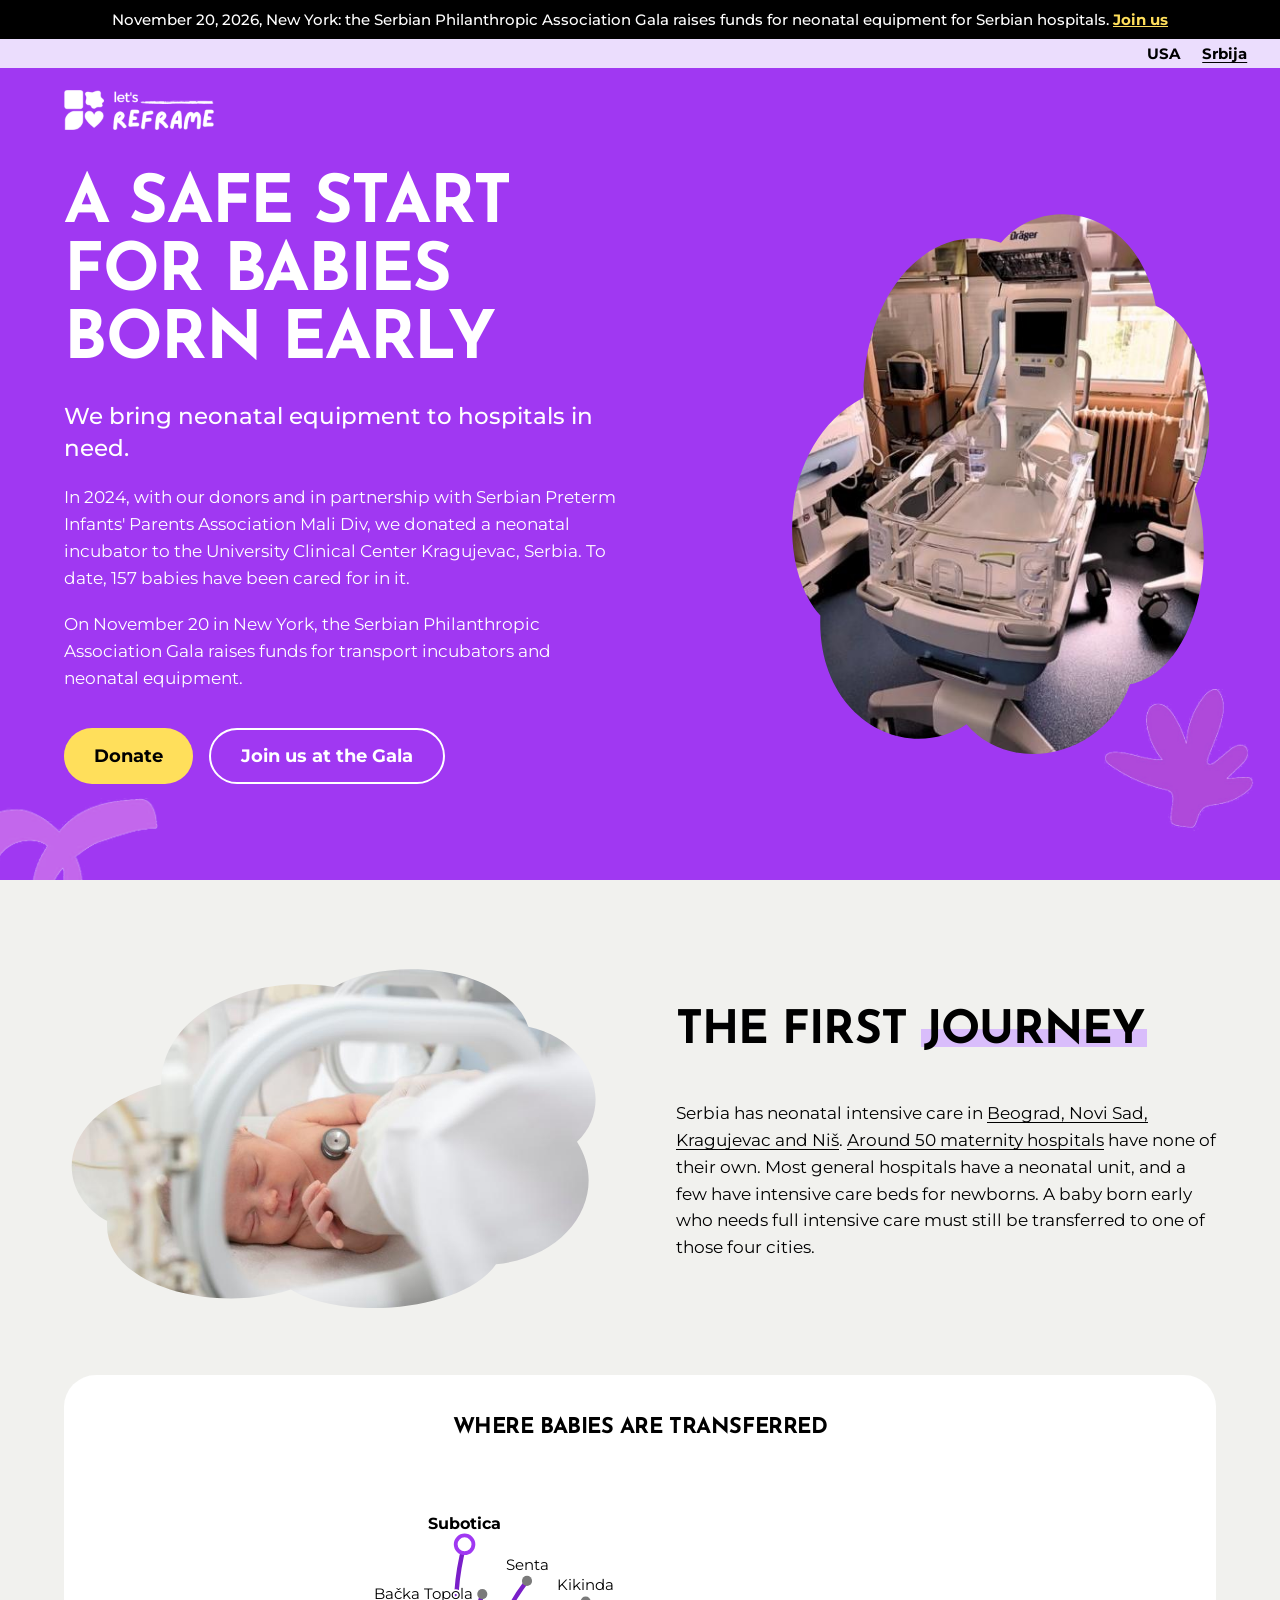
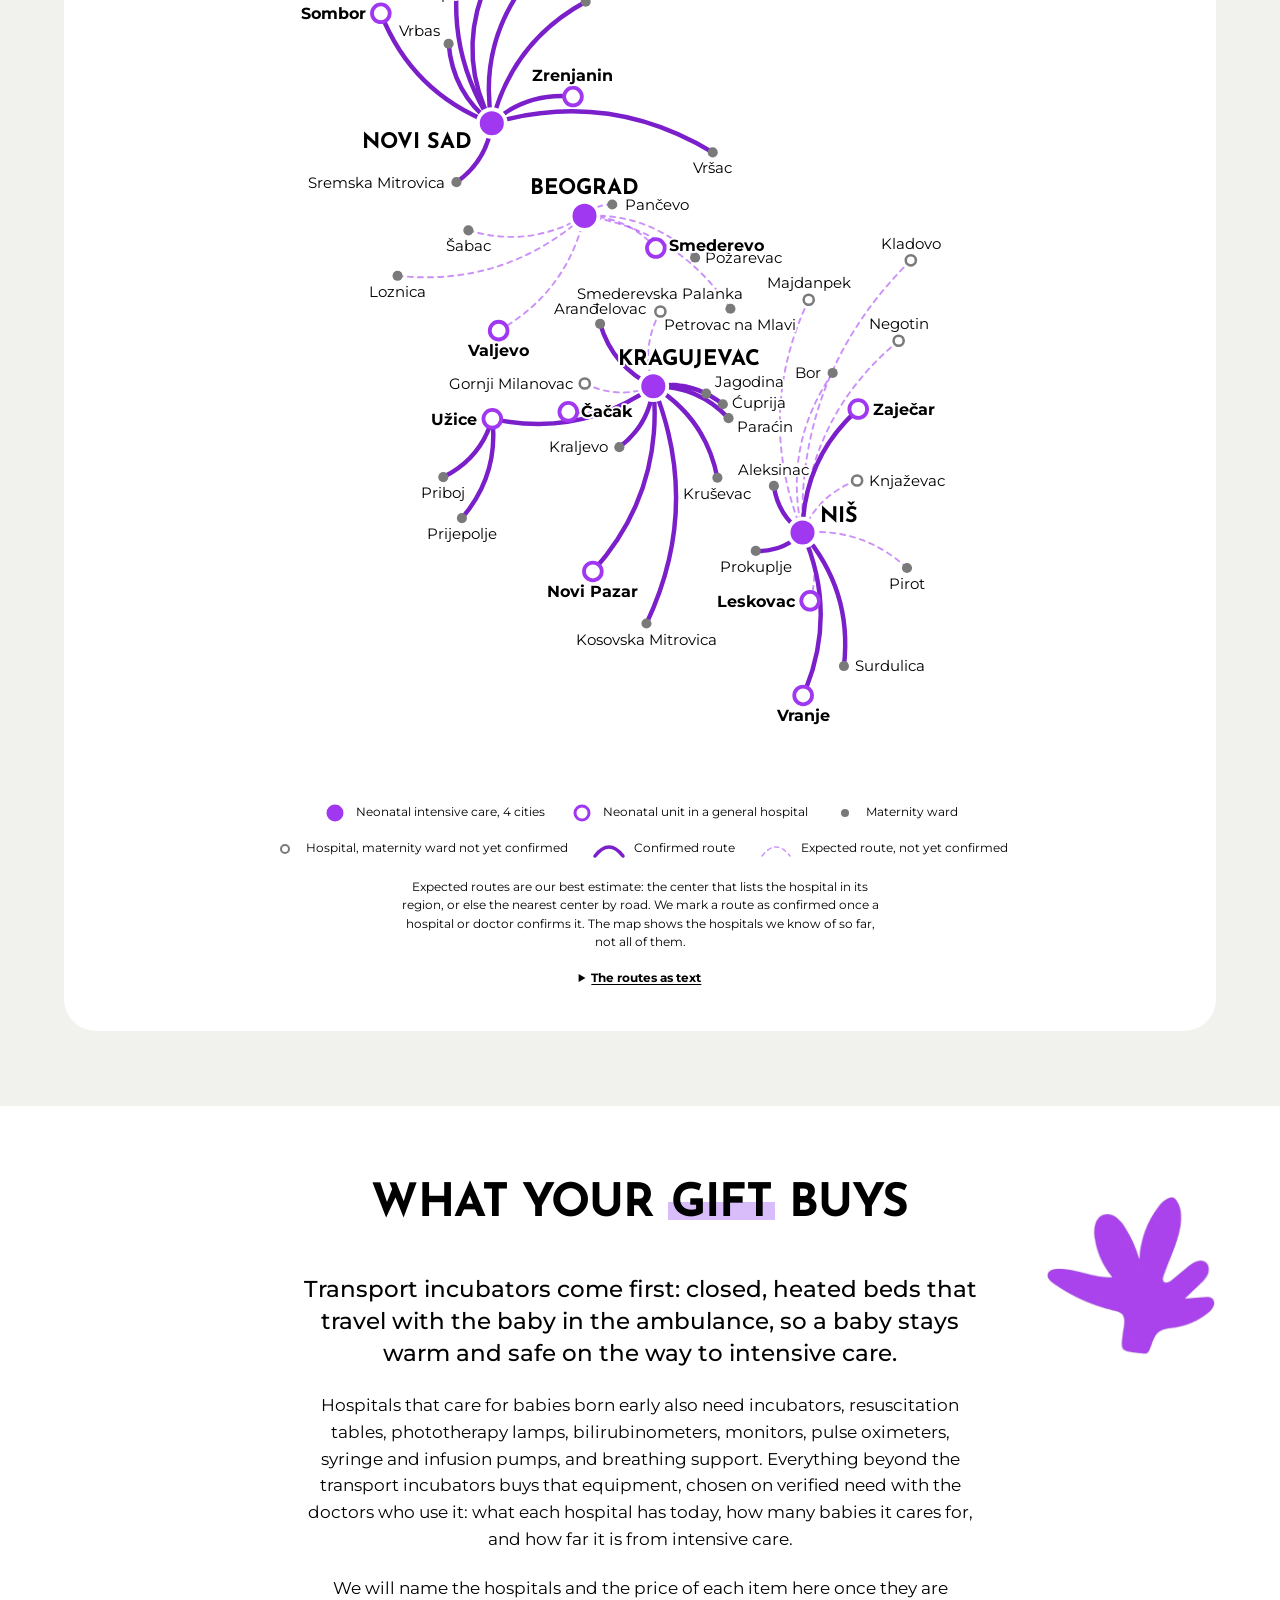
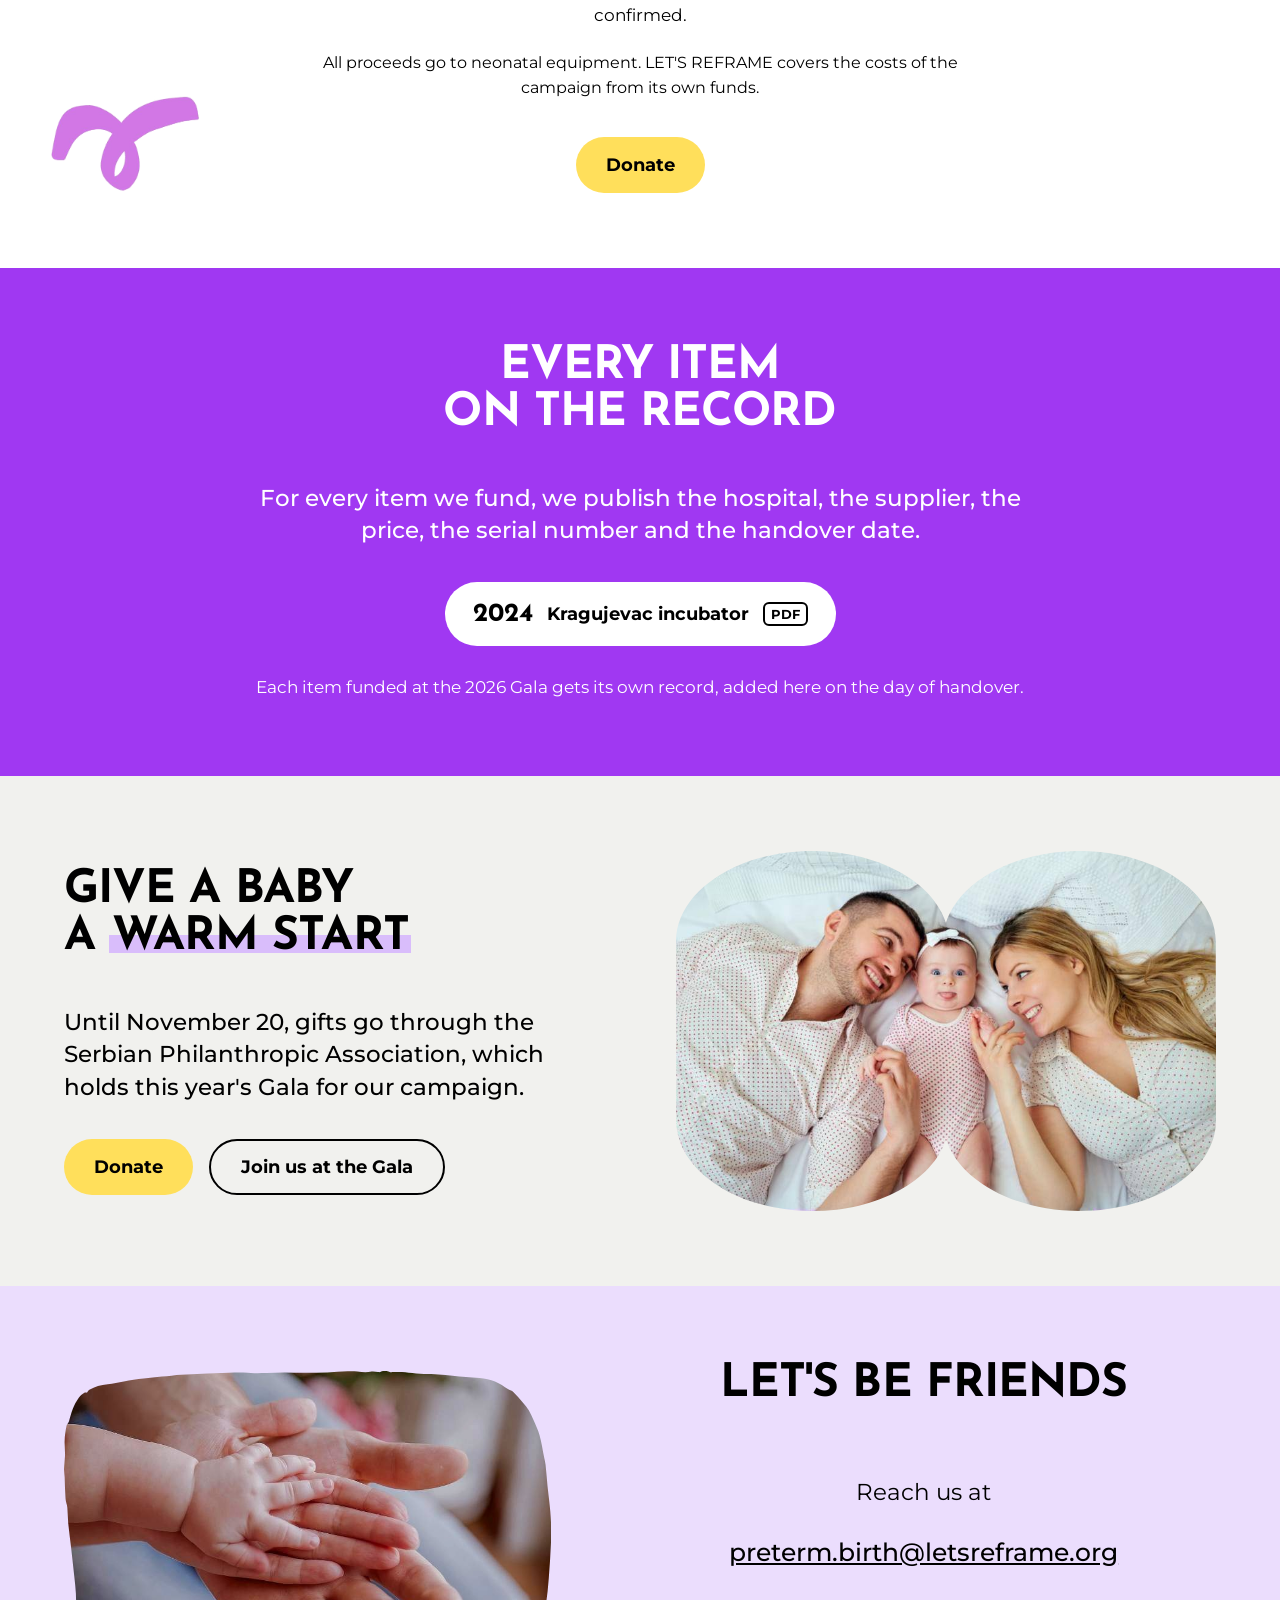
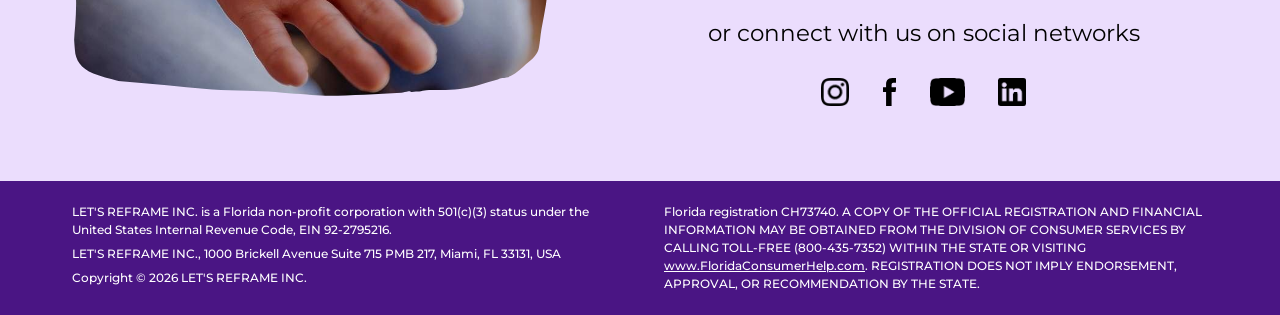
==== commit 11f99960: "MirAndrea 2026" ====
--- a/preterm-birth/index.html
+++ b/preterm-birth/index.html
@@ -59,7 +59,7 @@
 <div class="grid"><div>
 <h1>A safe start<br>for babies born early</h1>
 <p class="lead">We bring neonatal equipment to hospitals in need.</p>
-<p class="note">In 2024, with our donors and in partnership with Serbian Preterm Infants' Parents Association Mali Div, we donated a neonatal incubator to the University Clinical Center Kragujevac, Serbia. To date, 107 babies have been cared for in it.</p>
+<p class="note">In 2024, with our donors and in partnership with Serbian Preterm Infants' Parents Association Mali Div, we donated a neonatal incubator to the University Clinical Center Kragujevac, Serbia. To date, 157 babies have been cared for in it.</p>
 <p class="note">On November 20 in New York, the Serbian Philanthropic Association Gala raises funds for transport incubators and neonatal equipment.</p>
 <div class="btns"><a class="btn b-yellow" href="https://serbianphilanthropicassociation.org/serbian-philanthropic-gala-2026/" target="_blank" rel="noopener">Donate</a><a class="btn b-line" href="https://serbianphilanthropicassociation.org/serbian-philanthropic-gala-2026/" target="_blank" rel="noopener">Join us at the Gala</a></div>
 </div>
